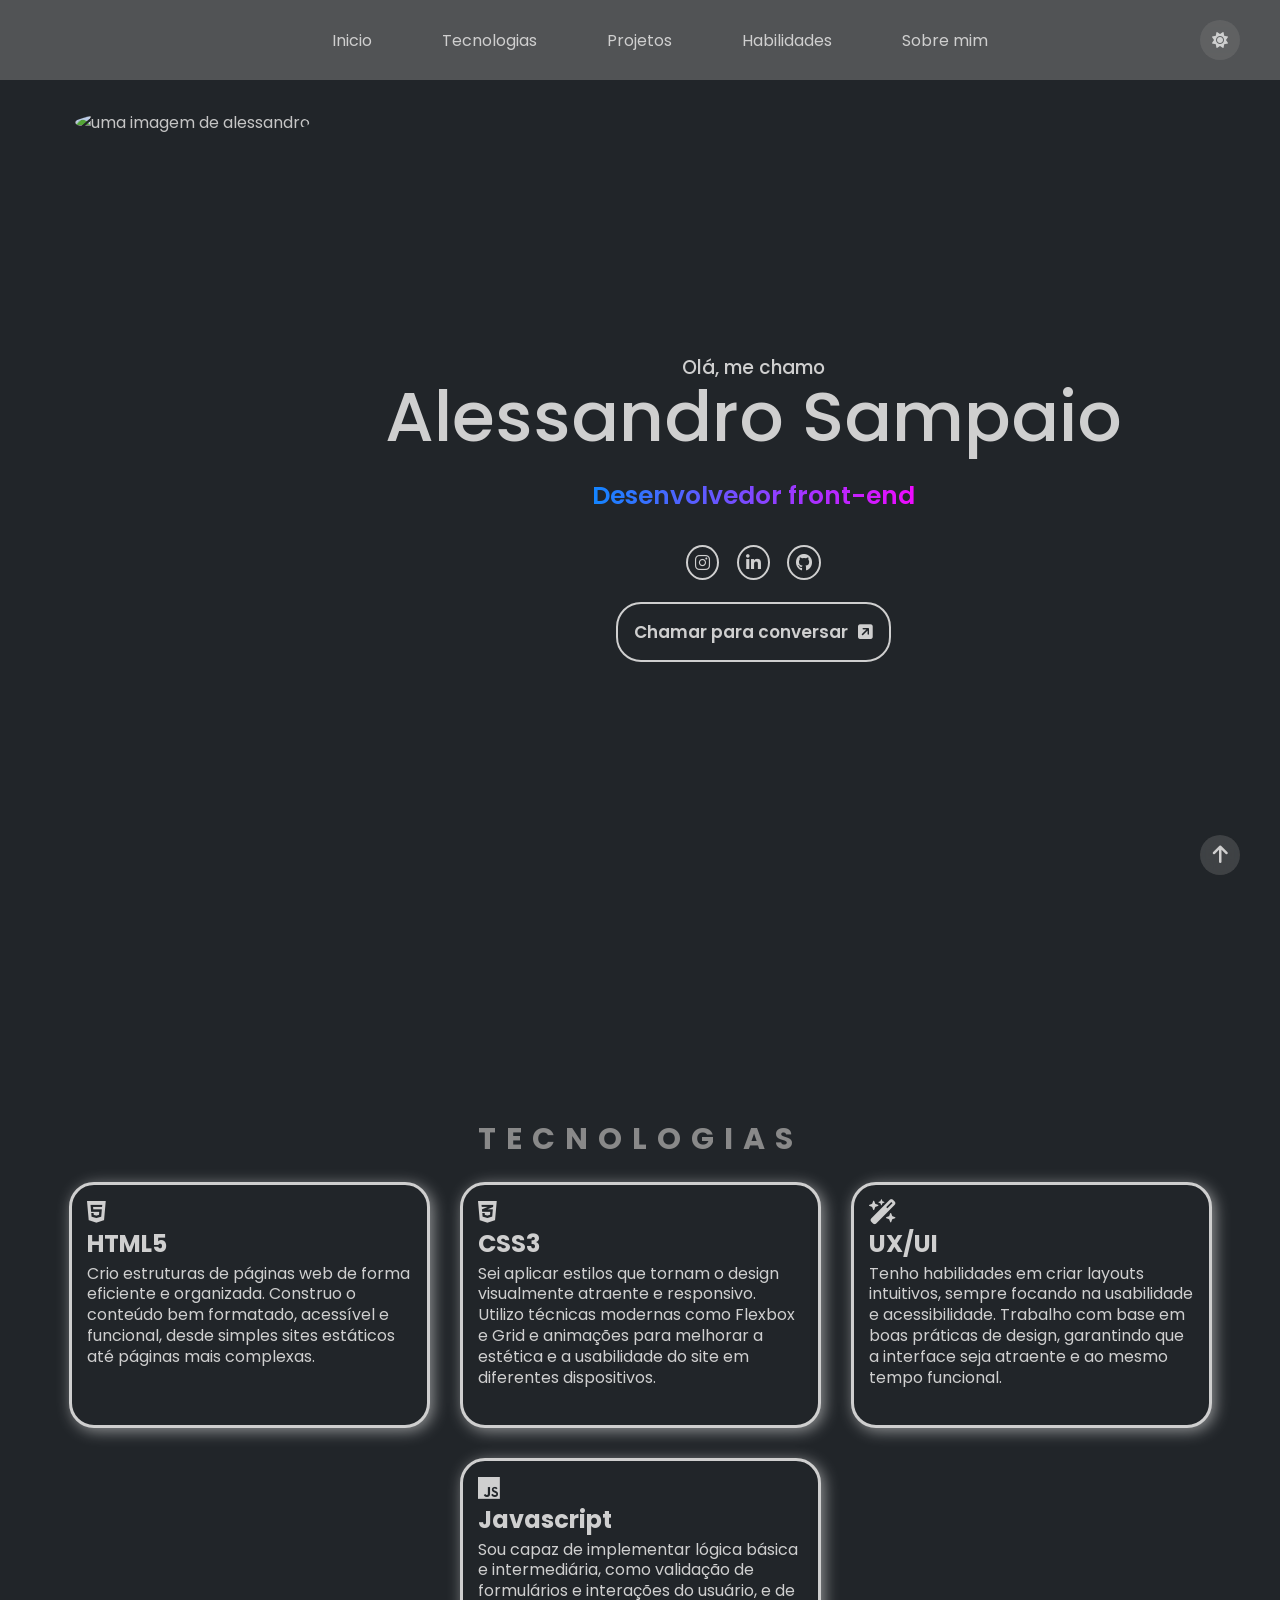
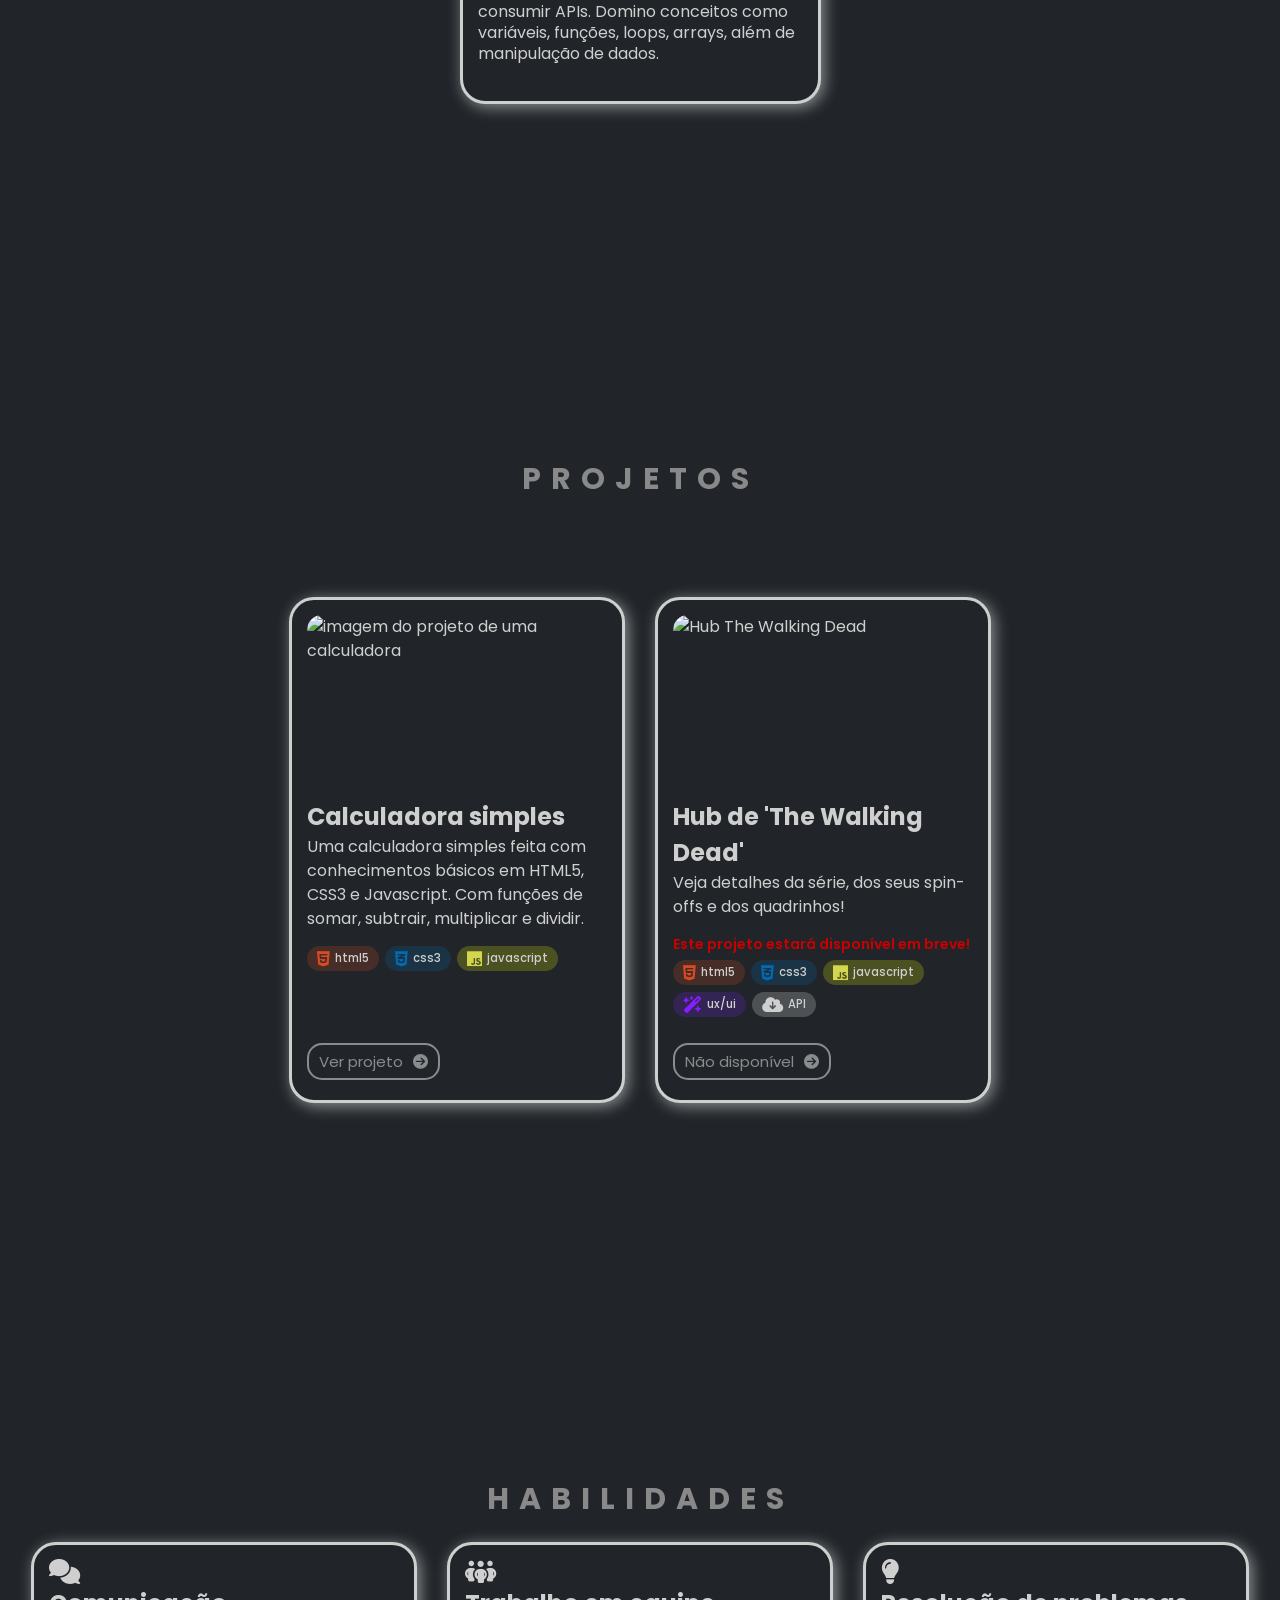
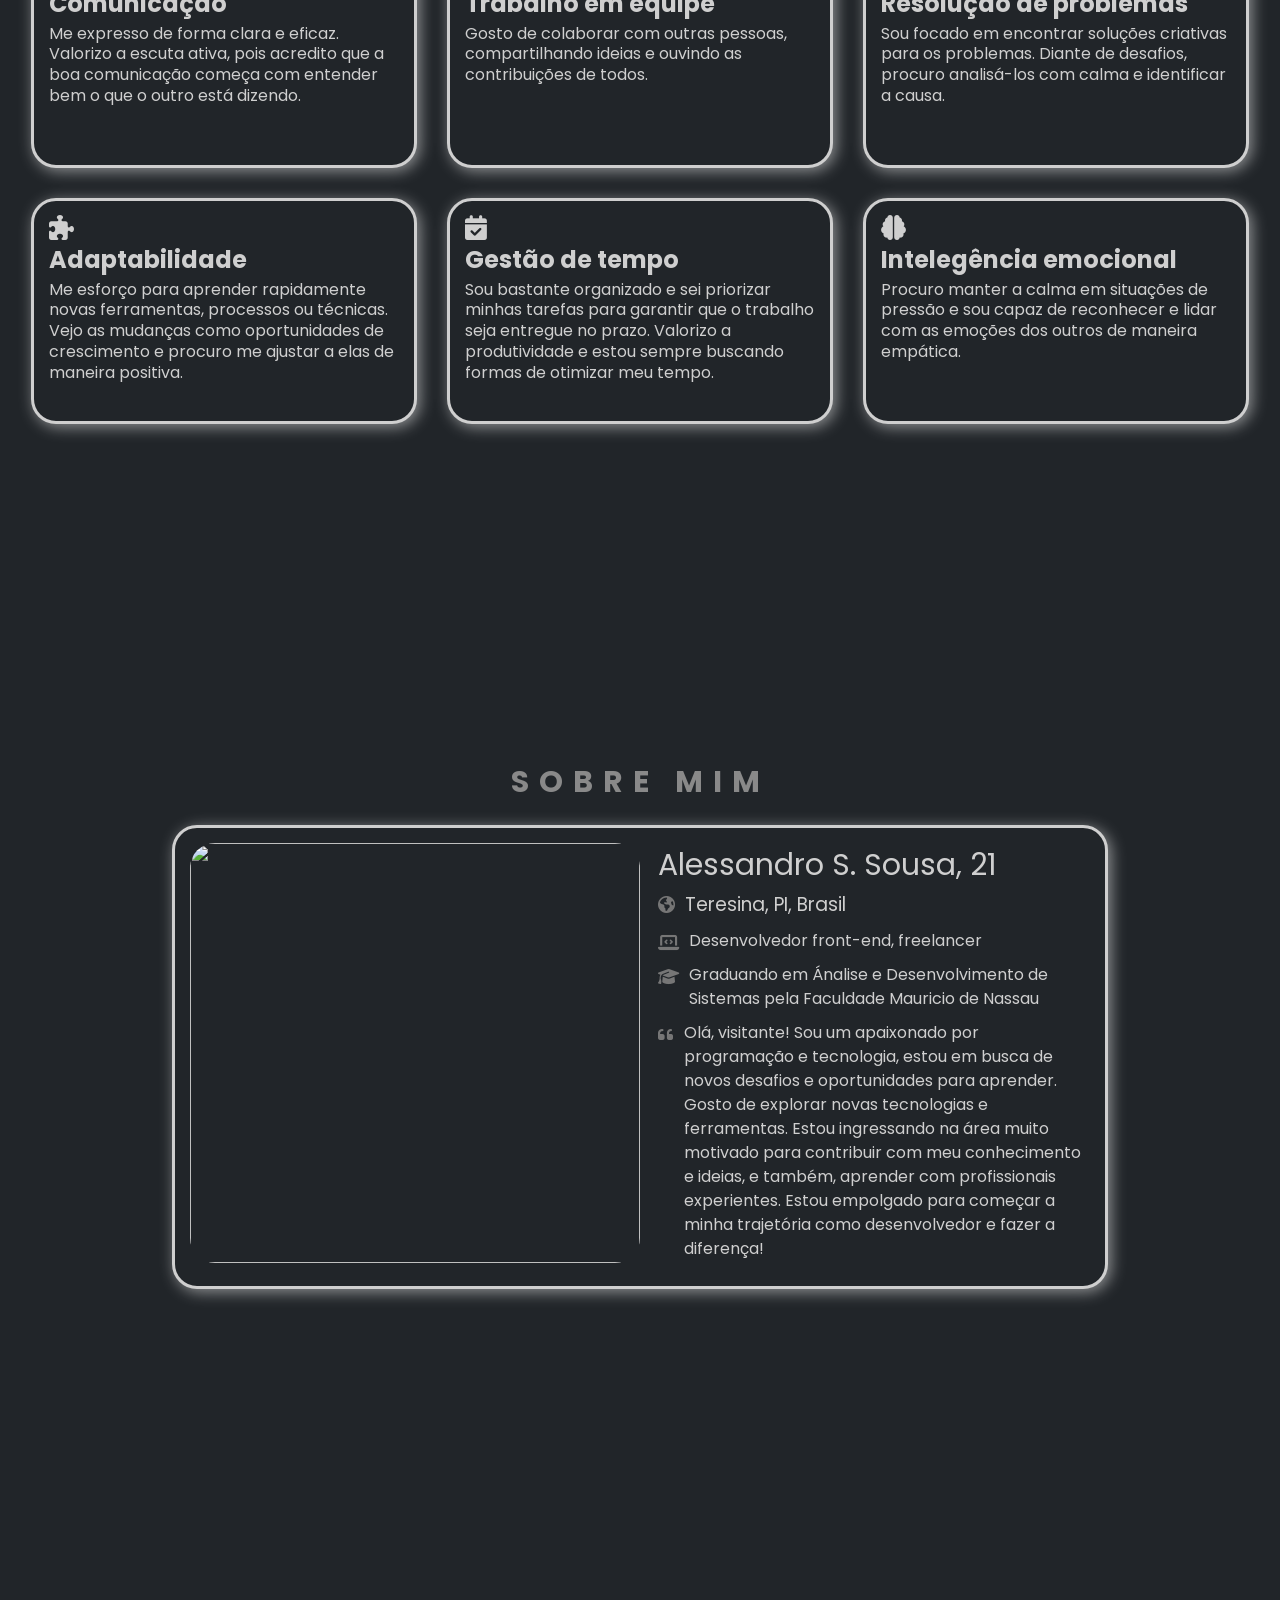
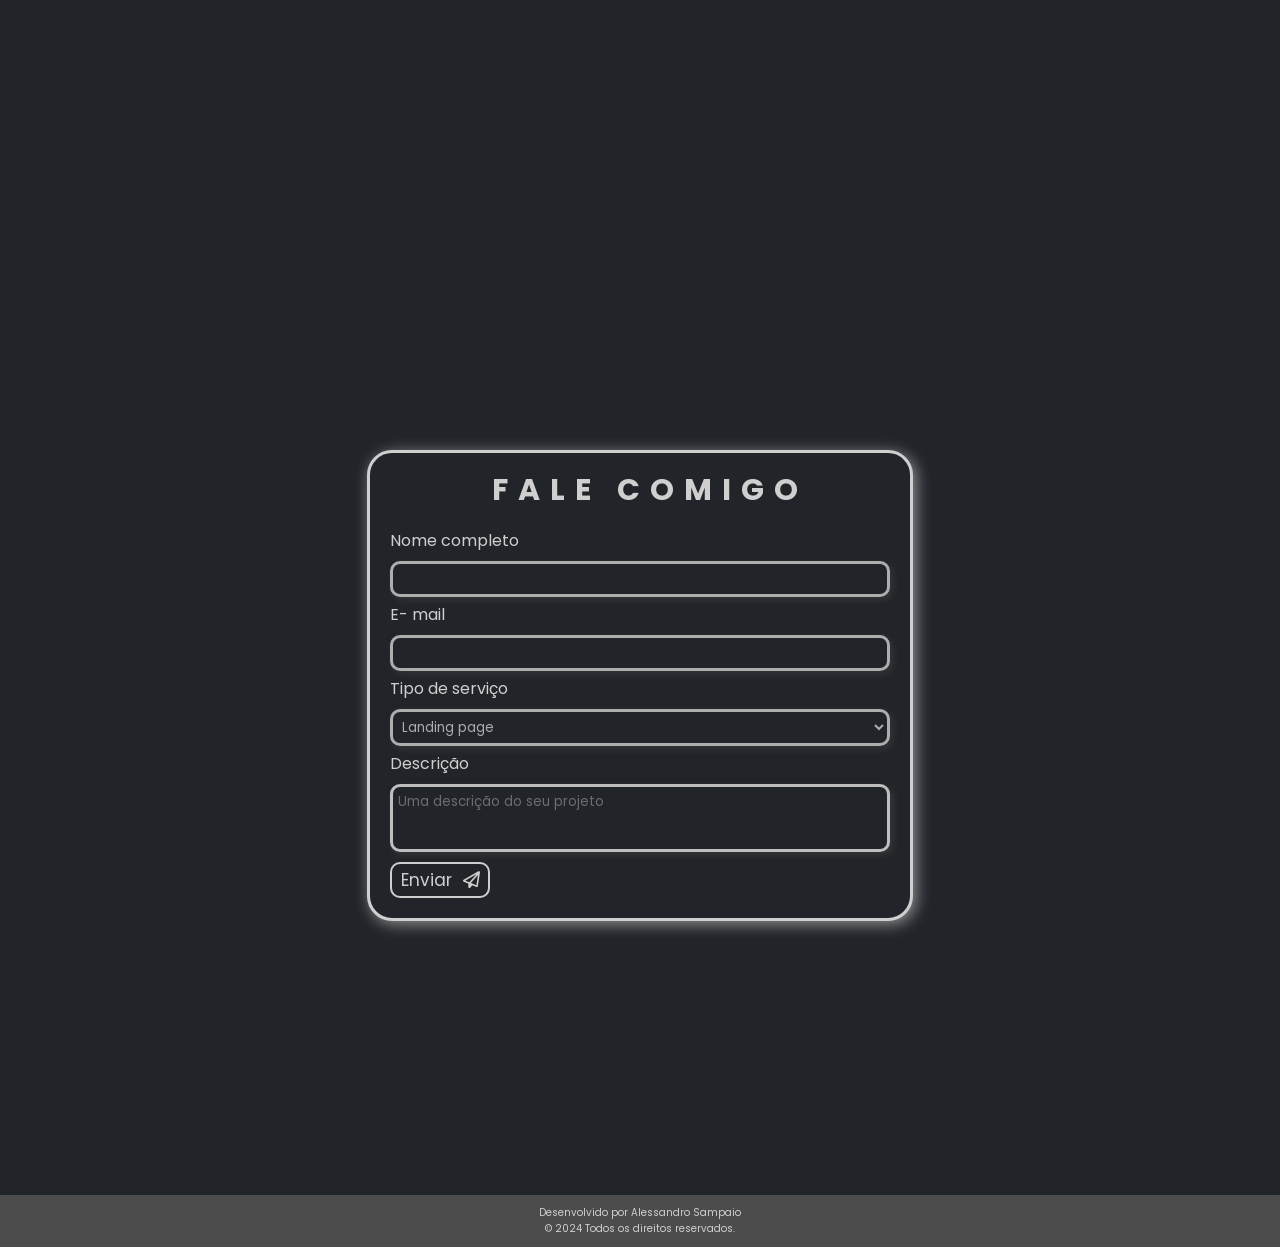
==== index.html @ 402b6f36 "Add files via upload" ====
<!DOCTYPE html>
<html lang="pt-br">
<head>
    <meta charset="UTF-8">
    <meta name="viewport" content="width=device-width, initial-scale=1.0, initial-position=#inicio">
    <link rel="stylesheet" href="https://cdnjs.cloudflare.com/ajax/libs/font-awesome/6.6.0/css/all.min.css" integrity="sha512-Kc323vGBEqzTmouAECnVceyQqyqdsSiqLQISBL29aUW4U/M7pSPA/gEUZQqv1cwx4OnYxTxve5UMg5GT6L4JJg==" crossorigin="anonymous" referrerpolicy="no-referrer"/> <!-- font awesome -->
    <link rel="stylesheet" href="./style.css">
    <script src="./script.js" defer></script>
    <link rel="icon" href="./img/imagem-de-alessandro.png">
    <title>Portifólio de Alessandro Sampaio</title>
</head>

<body>
    <header>
        <ul class="header-conteiner">
            <li><a class="nav-link" href="#inicio">Inicio</a></li>
            <li><a class="nav-link" href="#hard-skills">Tecnologias</a></li>
            <li><a class="nav-link" href="#projetos">Projetos</a></li>
            <li><a class="nav-link" href="#soft-skills">Habilidades</a></li>
            <li><a class="nav-link" href="#sobre-mim">Sobre mim</a></li>
        </ul>
        
        <div class="modo-claro-conteiner">
                <label for="switch" class="toggle">  <!-- TROCAR ENTRE TEMA CLARO E ESCURO -->
                <input type="checkbox" id="switch">
                    <span class="icon icon--sol">
                        <i class="fa-solid fa-sun"></i>
                    </span>
            
                    <span class="icon icon--lua">
                        <i class="fa-solid fa-moon"></i>
                    </span>
                </label>
        </div>
    </header>
    <nav> <!-- MENU HABURGUER PARA DISPOSITIVOS MÓVEIS -->
        <i class="fa-solid fa-bars"></i>
        <ul class="menu">
            <li><a class="nav-link" href="#inicio">Inicio</a></li>
            <li><a class="nav-link" href="#hard-skills">Tecnologias</a></li>
            <li><a class="nav-link" href="#projetos">Projetos</a></li>
            <li><a class="nav-link" href="#soft-skills">Habilidades</a></li>
            <li><a class="nav-link" href="#sobre-mim">Sobre mim</a></li>
        </ul>

        <div class="modo-claro-conteiner">
            <label for="switch" class="toggle">  <!-- TROCAR ENTRE TEMA CLARO E ESCURO MOBILE -->
            <input type="checkbox" id="switch">
                <span class="icon icon--sol">
                    <i class="fa-solid fa-sun"></i>
                </span>
            
                <span class="icon icon--lua">
                    <i class="fa-solid fa-moon"></i>
                </span>
            </label>
            <p data-en="Theme" data-pt="Tema">Tema</p>
        </div>
    </nav>


    <a href="#inicio" title="voltar ao topo"><i id="voltar-ao-topo" class="fa-solid fa-arrow-up"></i></a> <!-- BOTAO VOLTAR AO TOPO -->

    <section id="inicio" >
        <aside id="aside1">
            <img id="me-img" src="./img/imagem-de-alessandro.png" alt="uma imagem de alessandro">  
        </aside>
        <aside id="aside2">
            <h1>Olá, me chamo</h1><span>Alessandro Sampaio</span> <br>
            <p>Desenvolvedor front-end</p>
            <div class="social-icons">
                <a href="https://www.instagram.com/eualehsan" target="_blank" id="instagram" class="icons"><i class="fa-brands fa-instagram" ></i></a>
                <a href="https://www.linkedin.com/in/alessandrossousa" target="_blank" id="linkedin" class="icons"><i class="fa-brands fa-linkedin-in"></i></a>
                <a href="https://github.com/eualehsan" target="_blank" id="github" class="icons"><i class="fa-brands fa-github"></i></a>
            </div>
            <a href="#formulario">
                <button id="btn-me-chame">
                        <h6>Chamar para conversar</h6>
                        <i class="fa-solid fa-square-arrow-up-right"></i>
                </button>
            </a>
        </aside>
    </section>
    
    <section id="hard-skills">
        <div class="card-conteiner">
            <h1>tecnologias</h1>
            <div class="card-hard-skills">
                <i id="html5" class="fa-brands fa-html5"></i>
                <h2>HTML5</h2>
                <p>Crio estruturas de páginas web de forma eficiente e organizada. Construo o conteúdo bem formatado, acessível e funcional, desde simples sites estáticos até páginas mais complexas.</p>
            </div>
            <div class="card-hard-skills">
                <i id="css3" class="fa-brands fa-css3-alt"></i>
                <h2>CSS3</h2>
                <p>Sei aplicar estilos que tornam o design visualmente atraente e responsivo. Utilizo técnicas modernas como Flexbox e Grid e animações para melhorar a estética e a usabilidade do site em diferentes dispositivos.</p>
            </div>
            <div class="card-hard-skills">
                <i id="ux-ui" class="fa-solid fa-wand-magic-sparkles"></i>
                <h2>UX/UI</h2>
                <p>Tenho habilidades em criar layouts intuitivos, sempre focando na usabilidade e acessibilidade. Trabalho com base em boas práticas de design, garantindo que a interface seja atraente e ao mesmo tempo funcional.</p>
            </div>
            <div class="card-hard-skills">
                <i id="javascript" class="fa-brands fa-js"></i>
                <h2>Javascript</h2>
                <p>Sou capaz de implementar lógica básica e intermediária, como validação de formulários e interações do usuário, e de consumir APIs. Domino conceitos como variáveis, funções, loops, arrays, além de manipulação de dados.</p>
            </div>
        </div>
    </section>


    <section id="projetos">
        <div class="card-conteiner">
            <h1>Projetos</h1>
            <div class="card-project" data-project-id="0">
                <img class="img-project" src="./img/img-calculadora.jpeg" alt="imagem do projeto de uma calculadora">
                <h2>Calculadora simples</h2>
                <p>Uma calculadora simples feita com conhecimentos básicos em HTML5, CSS3 e Javascript. Com funções de somar, subtrair, multiplicar e dividir.
                </p>
                <ul class="tech-icons">
                    <li id="html5-colorfull"><i class="fa-brands fa-html5"></i><h6>html5</h6></li>
                    <li id="css3-colorfull"><i class="fa-brands fa-css3-alt"></i><h6>css3</h6></li>
                    <li id="javascript-colorfull"><i class="fa-brands fa-js"></i><h6>javascript</h6></li>
        
                </ul>
                <button class="btn-abrir" onclick="abreModal(0)">
                    <span>Ver projeto</span>
                    <i class="fa-solid fa-circle-arrow-right"></i>
                </button>
            </div>

            <div class="card-project" data-project-id="1">
                <img class="img-project" src="./img/proj-the-walking-dead.png" alt="Hub The Walking Dead">
                <h2>Hub de 'The Walking Dead'</h2>
                <p>Veja detalhes da série, dos seus spin-offs e dos quadrinhos!</p>
                <p style="color: rgb(201, 0, 0); font-size: 14px; margin: 0 0 5px 0; padding: 0; font-weight: 600;">Este projeto estará  disponível em breve!</p> <!-- AVISO -->
                <ul class="tech-icons">
                    <li id="html5-colorfull"><i class="fa-brands fa-html5"></i><h6>html5</h6></li>
                    <li id="css3-colorfull"><i class="fa-brands fa-css3-alt"></i><h6>css3</h6></li>
                    <li id="javascript-colorfull"><i class="fa-brands fa-js"></i><h6>javascript</h6></li>
                    <li id="ux-ui-colorfull"><i class="fa-solid fa-wand-magic-sparkles"></i><h6>ux/ui</h6></li>
                    <li id="api-colorfull"><i class="fa-solid fa-cloud-arrow-down"></i><h6>API</h6></li>
                </ul>
                <button class="btn-abrir" onclick="abreModal(1)">
                    <span>Não disponível</span>
                    <i class="fa-solid fa-circle-arrow-right"></i>
                </button>
            </div>
            
        </div>
    </section>

    <section class="modal" id="modal-01"> <!-- MODAL PARA CADA PROJETO -->
        <div class="img-conteiner">
            <img id="modal-img" src="" alt="imagem do projeto">
            <button class="btn-fechar" onclick="fechaModal()" title="fechar">
                <i class="fa-solid fa-x"></i>
            </button>
        </div>
        <div class="modal-projeto" id="modal">
            <h1 id="modal-title">Titulo do projeto</h1>
            <h6 id="modal-date">Publicado em 01/11/2024</h6>
            <p id="modal-description">Uma descrição tenetur sit expedita ipsum reprehenderit dolorum incidunt voluptates nam odit quod voluptatibus a dolor, quos accusamus facere at quibusdam officia veritatis necessitatibus!</p>
            <h2>Tecnologias utilizadas:</h2>
            <ul id="modal-tech-icons" class="tech-icons">
                <li id="html5-colorfull"><i class="fa-brands fa-html5"></i><h6>html5</h6></li>
                <li id="css3-colorfull"><i class="fa-brands fa-css3-alt"></i><h6>css3</h6></li>
                <li id="javascript-colorfull"><i class="fa-brands fa-js"></i><h6>javascript</h6></li>
            </ul>
            <div class="botoes">
                <button>
                    <a id="modal-github-link" target="_blank" href="#">
                        <span>Ver no Github    </span>
                        <i class="fa-brands fa-github"></i>
                    </a>
                </button>

                <button>
                    <a id="modal-link" target="_blank" href="#">
                        <span>Ver execução    </span>   
                        <i class="fa-solid fa-square-arrow-up-right"></i>
                    </a>
                </button>
            </div>
        </div>
    </section>



    <section id="soft-skills">
        <div class="card-conteiner">
            <h1>habilidades</h1>
        <div class="card-soft-skills">
            <i class="fa-solid fa-comments"></i>
            <h2>Comunicação</h2>
            <p>Me expresso de forma clara e eficaz. Valorizo a escuta ativa, pois acredito que a boa comunicação começa com entender bem o que o outro está dizendo.
            </p>
        </div>
        <div class="card-soft-skills">
            <i class="fa-solid fa-people-group"></i>
            <h2>Trabalho em equipe</h2>
            <p>Gosto de colaborar com outras pessoas, compartilhando ideias e ouvindo as contribuições de todos.
            </p>
        </div>
        <div class="card-soft-skills">
            <i class="fa-solid fa-lightbulb"></i>
            <h2>Resolução de problemas</h2>
            <p>Sou focado em encontrar soluções criativas para os problemas. Diante de desafios, procuro analisá-los com calma e identificar a causa.
            </p>
        </div>
        <div class="card-soft-skills">
            <i class="fa-solid fa-puzzle-piece"></i>
            <h2>Adaptabilidade</h2>
            <p>Me esforço para aprender rapidamente novas ferramentas, processos ou técnicas. Vejo as mudanças como oportunidades de crescimento e procuro me ajustar a elas de maneira positiva.
            </p>
        </div>
        <div class="card-soft-skills">
            <i class="fa-solid fa-calendar-check"></i>
            <h2>Gestão de tempo</h2>
            <p>Sou bastante organizado e sei priorizar minhas tarefas para garantir que o trabalho seja entregue no prazo. Valorizo a produtividade e estou sempre buscando formas de otimizar meu tempo.
            </p>
        </div>
        <div class="card-soft-skills">
            <i class="fa-solid fa-brain"></i>
            <h2>Intelegência emocional</h2>
            <p>Procuro manter a calma em situações de pressão e sou capaz de reconhecer e lidar com as emoções dos outros de maneira empática.
            </p>
        </div>
        </div><!-- fim do conteiner de cards -->
    </section>

    <section id="sobre-mim">
        <h1>SOBRE MIM</h1>
        <div class="card-sobre-mim">
            <div class="imagem">
                <img src="./img/img-sobre-mim.jpg" alt="">
            </div>
            <div class="descricao">
                <h2>Alessandro S. Sousa, 21</h2>
                    
                <div class="div01">
                    <i class="fa-solid fa-earth-americas"></i>             
                    <h3>Teresina, PI, Brasil</h3>
                </div>

                <div class="div01">
                    <i class="fa-solid fa-laptop-code"></i>
                    <h4>Desenvolvedor front-end, freelancer</h4>
                </div>

                <div class="div01">
                    <i class="fa-solid fa-graduation-cap"></i>
                    <p>Graduando em Ánalise e Desenvolvimento de Sistemas pela Faculdade Mauricio de Nassau</p>
                </div>

                <div class="div01">
                    <i class="fa-solid fa-quote-left"></i>
                    <p>Olá, visitante! Sou um apaixonado por programação e tecnologia, estou em busca de novos desafios e oportunidades para aprender. Gosto de explorar novas tecnologias e ferramentas. Estou ingressando na área muito motivado para contribuir com meu conhecimento e ideias, e também, aprender com profissionais experientes. Estou empolgado para começar a minha trajetória como desenvolvedor e fazer a diferença!</p>
                </div>
            </div> 
        </div>
    </section>

    <section id="formulario">
        <form action="https://formsubmit.co/eualehsan28@gmail.com" method="POST">
            <h1>Fale comigo</h1>

            <label for="name">Nome completo</label>
            <input type="name" name="nome" id="name" required>

            <label for="email">E- mail</label>
            <input type="email" name="email" id="email" required>

            <label for="tipo-de-servico">Tipo de serviço</label>
            <select name="_subject" id="tipo-de-servico" required>
                <option value="landing-page">Landing page</option>
                <option value="site-institucional">Site institucional</option>
                <option value="site-estático">Site estático</option>
                <option value="Outro">Outro</option>
            </select>
            <label for="descricao-de-servico">Descrição</label>
            <textarea placeholder="Uma descrição do seu projeto" name="message" id="descricao-de-servico" required></textarea>
            <button type="submit">
                <span>Enviar</span>
                <i class="fa-regular fa-paper-plane"></i>
            </button>
            
            <input type="hidden" name="_next" value="https://eualehsan.github.io/portifolio1/thanks-page.html">
            <input type="hidden" name="_subject" value="Portifólio de Alessandro Sampaio">
            <input type="hidden" name="_captcha" value="false">
            <input type="hidden" name="_autoresponse" value="Obrigado pelo contato! Retornarei seu contato em breve.">
        </form>
    </section>

    <footer>
        <p>
            Desenvolvido por Alessandro Sampaio
        </p>

        <p>
            &#169 2024 Todos os direitos reservados.
        </p>
    </footer>
</body>
</html>
---- style.css ----
@import url('https://fonts.googleapis.com/css2?family=Poppins:ital,wght@0,100;0,200;0,300;0,400;0,500;0,600;0,700;0,800;0,900;1,100;1,200;1,300;1,400;1,500;1,600;1,700;1,800;1,900&display=swap');

:root{
    --background-color-principal: #212529;
    --color-principal: #cfcfcf;
    --color-tom-de-cinza: rgb(137, 137, 137);
}

html.modo-claro{
    --background-color-principal: #ffffff;
    --color-principal: #000000;
    --color-tom-de-cinza: rgb(94, 94, 94);
}

*{
    font-family: 'Poppins', sans-serif;
}

nav, nav ul, nav i{ /*menu hamburguer oculto*/
    display: none;
}

#voltar-ao-topo{ /*botão voltar ao topo*/
    position: fixed;        
    right: 40px;
    bottom: 25px;
    width: 20px;
    height: 20px;
    justify-content: center;
    align-items: center;
    text-align: center;
    color: var(--color-principal);
    background-color: rgba(130, 130, 130, 0.317);
    backdrop-filter: blur(10px);
    padding: 10px;
    border-radius: 50%;
    cursor: pointer;
    font-size: 20px;
}

#voltar-ao-topo:hover{
    opacity: 0.7;
    transform: scale(0.98);
}

/*inicio das tags semânticas*/
html{
    background-color: rgb(76, 76, 76, 1);
    scroll-behavior: smooth;
}

body{
    background-color: var(--background-color-principal);
    max-width: 100vw;
    height: auto;
    margin: 0;
    padding: 0;
    position: relative;
}

header{
    position: relative;
    display: flex;
    flex-direction: row;
    width: 100%;
    height: 60px;
    background-color: rgba(130, 130, 130, 0.5);
    backdrop-filter: blur(15px);
    padding: 10px 0px;
    margin: 0;
    align-items: center;
    justify-content: center;
    position: sticky;
    top: 0;
    z-index: 10;
}

a{
    text-decoration: none;
    cursor: pointer;
    color: var(--color-principal);
    transition: ease-in-out 0.5s;
}


ul li{
    list-style: none;
}

section{
    margin: 70px 0px;
    padding: 30px 70px 50px 70px;
    height: auto;
    display: flex;
    color: var(--color-principal);
    z-index: 1;
}

section aside{
    padding: 5px;
}

footer{
    color: var(--color-principal);
    background-color: rgb(76, 76, 76, 1);
}

/*fim das tags semânticas*/

/*inicio do header*/
.header-conteiner{
    justify-content: center;
    display: flex;
    flex-direction: row;
    gap: 70px;
}

.header-conteiner li a{
    position: relative;
    color: var(--color-principal);
    transition: ease-in-out 0.3s;
}

.header-conteiner li a:hover{
    opacity: 0.5;
}

.modo-claro-conteiner{ /*conteiner que fica os checkboxes 'trocar modo claro/escuro' e 'traduzir'*/
    margin: 0;
    padding: 0;
    display: flex;
    flex-direction: row;
    gap: 10px;
    height: 40px;
    width: auto; 
    position: absolute;
    right: 40px;
}

/*BOTÃO PARA TROCAR ENTRE MODO ESCURO E MODO CLARO*/
.toggle {
    background-color: rgba(130, 130, 130, 0.317);
    width: 40px;
    height: 40px;
    align-items: center;
    justify-content: center;
    text-align: center;
    border-radius: 50%;
    display: grid;
    place-items: center;
    cursor: pointer;
    line-height: 1;
}

.toggle input{
    display: none;
}

.icon { /*alinhamento do icone dentro do checkbox*/
    grid-column: 1 / 1;
    grid-row: 1 / 1;
    transition: transform 500ms;
}
  
.icon--sol {
    transition-delay: 200ms;
    color: var(--color-principal);
}
  
.icon--lua {
    transform: scale(0);
    color: var(--color-principal);
}
  
#switch:checked + .icon--sol {
    transform: rotate(360deg) scale(0);
}
  
#switch:checked ~ .icon--lua {
    transition-delay: 200ms;
    transform: scale(1) rotate(360deg);
}

.modo-claro-conteiner input{
    display: none;    
}
/*fim do header*/

/*inicio #INICIO*/

#inicio{
    margin-top: -75px;
    height: 90vh;
    display: flex;
    flex-direction: row;
    background-color: var(--background-color-principal);
    color: var(--color-principal);
}
#aside1, #aside2{
    margin-top: 70px;
}

/*aside 1*/
#aside1{
    justify-content: center;
    align-items: center;
}

#me-img{
    border-radius: 50%;
    object-fit: cover;
    width: 35vw;
    height: auto;
    z-index: -5;
    filter: brightness(0.95);
}

/*aside 2*/
#aside2{
    margin: 0;
    margin-top: 150px;
    padding: 0px 70px 0px 70px;
    display: flex;
    flex-direction: column;
    align-items: center;
    justify-content:center;
    text-align: center;
}

#aside2 h1, #aside2 span, #aside2 p{
    color: var(--color-principal);
    margin: 0;
    padding: 0;
}

#aside2 h1{
    font-weight: 500;
}

#aside2 span{
    font-size: 70px;
    font-weight: 500;
    line-height: 1;
}

#aside2 p{
    font-size: 25px;
    font-weight: 600;
    background: linear-gradient(to right, rgb(18, 133, 255), rgb(239, 9, 255));
    background-clip: text;
    color: transparent;
}

.social-icons{
    padding: 1% 35% 1% 35%;
    margin-top: 3%;
    display: flex;
    justify-content: center;
    gap: 15%;
}

.social-icons .icons{
    color: var(--color-principal);
    display: flex;
    align-items: center;
    justify-content: space-around;
    width: 20px;
    padding: 7px;
    border: solid 2px, var(--color-principal);
    border-radius: 50%;
    transition: ease-in-out 0.5s;
    font-size: 17px;
}

#instagram:hover, #linkedin:hover, #github:hover{
    background-color: var(--color-principal);
    color: var(--background-color-principal);
}

#btn-me-chame{
    display: flex;
    flex-direction: row;
    gap: 10px;
    cursor: pointer;
    color: var(--color-principal);
    margin: 15px;
    padding: 0px 10px 0px 10px;
    justify-content: center;
    align-items: center;
    width: 275px;
    height: 60px;
    border-radius: 25px;
    font-size: 17px;
    font-weight: 600;
    border: solid 2px;
    background-color: transparent;
    transition: ease-in-out 0.5s;
}

#btn-me-chame a{
    color: var(--color-principal);
}

#btn-me-chame h6{
    font-size: 17px;
    font-weight: 600;
    align-self: center;
}

#btn-me-chame:hover{
    color: var(--background-color-principal);
    background-color: var(--color-principal);
    /* border: none; */
}


/*fim #INICIO*/

/* inicio #PROJETOS */
#projetos, #soft-skills, #hard-skills, #sobre-mim, #formulario{ /* margin-top em todas as seçoes, exeto no #inicio*/
    justify-content: start !important;
    min-height: 80vh !important;
    padding: 100px 0 !important;
    margin: 50px 0 !important;
}

#projetos h1, #soft-skills h1, #hard-skills h1, #sobre-mim h1{
    display: flex;
    margin: 0;
    width: 100%;
    padding: 0px 0px 20px 0px ;
    line-height: 0.5;
    color: rgb(137, 137, 137) ;
    font-size: 30px;
    letter-spacing: 10px;
    text-transform: uppercase;
    text-align: center;
    align-items: center;
    justify-content: center;
}

.card-conteiner{ /* estilização de todos os conteiners de cards */
    margin: 0;
    padding: 0;
    width: 100%;
    height: auto;
    display: flex;
    flex-wrap: wrap;
    align-items: center;
    justify-content: center;
    transition: ease-in-out 0.5s;
}

button a{
    text-decoration: none;
}

.card-conteiner .card-project button:hover{
    background-color: var(--background-color-principal);
    border-color: var(--background-color-principal);
    opacity: 0.9;
    box-shadow: 2px 2px 10px rgba(0, 0, 0, 0.5); 
    transition: background 0.4s ease-in-out;
    color: var(--color-principal) !important;
}

.card-conteiner .card-project,
.card-conteiner .card-soft-skills,
.card-conteiner .card-hard-skills,
.card-sobre-mim{
    background-color: var(--background-color-principal);
    color: var(--color-principal);
    box-shadow: 3px 3px 15px rgba(255, 255, 255, 0.5);
    
}

.img-project{
    aspect-ratio: 16/9;
    display: flex;
    width: 300px;
    height: auto;
    object-fit: cover;
    padding: 0;
    margin: 0;
    border-radius: 15px;
}

.card-conteiner .card-project{
    position: relative;
    /* cursor: pointer; */
    text-align: center;
    line-height: 1.5;
    border: solid 3px var(--color-principal);
    flex-wrap: wrap;
    border-radius: 25px;
    padding: 15px;
    margin: 15px;
    width: 300px;
    height: 470px;
    text-align: left;
    transition: ease-in-out 0.5s;
}

.card-project button{
    background-color: transparent;
    color: var(--color-principal);
    border: 2px solid;
    border-color: var(--color-principal);
    border-radius: 15px;
    width: auto;
    padding: 5px 10px;
    margin: 5px 10px 5px 0px;
    cursor: pointer;
    display: flex;
    justify-content: center;
    align-items: center;
    gap: 10px;
    opacity: 0.6;
    font-size: 15px;
    position: absolute;
    left: 15px;
    bottom: 15px;
    transition: background ease-in-out 0.3s;
}

.card-conteiner .card-project:hover{
    background-color: var(--color-tom-de-cinza);
    color: var(--background-color-principal);
    border-color: var(--color-tom-de-cinza);
}

.card-conteiner .card-project:hover h2{
    color: var(--background-color-principal);
}

.card-conteiner .card-project:hover p{
    color: var(--background-color-principal);
}

.card-conteiner .card-project:hover button{
    border-color: var(--background-color-principal);
    color: var(--background-color-principal);
}

.card-conteiner .card-project:hover button a{
    color: var(--color-principal);
}


.card-conteiner .tech-icons{
    margin: 0px;
    padding: 0px;
    display: flex;
    flex-direction: row;
    flex-wrap: wrap;
    gap: 2%;
}

.card-conteiner .card-project h2{
    margin: 15px 0px 0px 0px;
    padding: 0;  
    color: var(--color-principal); 
    transition: ease-in-out 0.5s;
}

.card-conteiner .card-project p{
    margin: 0px 0px 15px 0px;
    padding: 0;
    color: var(--color-principal);
    transition: ease-in-out 0.5s;
}

.card-conteiner .tech-icons li{
    justify-content: center;
    align-items: center;
    gap: 5px;
    margin: 0;
    margin-bottom: 7px;
    padding: 4px 10px;
    display: flex;
    flex-direction: row;
    border-radius: 20px;
    font-size: 17px;
}

.card-conteiner h6{
    margin: 0;
    padding: 0;
    font-weight: 500;
    color: var(--color-principal);
    transition: ease-in-out 0.5s;
}

.card-conteiner .card-project:hover .tech-icons li h6{
    color: black;
}

#html5-colorfull{
    color: rgb(218, 74, 35);
    background-color: rgba(218, 74, 35, 0.2);
}
#css3-colorfull{
    color: rgb(0, 106, 178);
    background-color: rgba(0, 106, 178, 0.2);
}
#ux-ui-colorfull{
    color: rgb(132, 31, 255);
    background-color: rgba(132, 31, 255, 0.2);
}

#javascript-colorfull{
    color: rgb(211, 214, 78);
    background-color: rgba(251, 255, 0, 0.2);
}

#api-colorfull{
    color: var(--color-principal);
    background-color: rgba(255, 255, 255, 0.2);
}

/* fim #PROJETOS */


/*inicio MODAL PROJETOS estilizacsao do modal de cada projeto*/ 
.modal{
    visibility: hidden;
    padding: 0;
    margin: 0;
    width: auto;
    height: 100vh;
    backdrop-filter: blur(10px);
    background-color: var(--background-color-principal);
    display: flex;
    flex-direction: column;
    align-items: center;
    justify-content: flex-start;
    z-index: 100;
    position: fixed;
    top: 0;
    left: 0;
    transform: translateY(-20px);
    transition: visibility 0s linear 0.2s, opacity 0.2s ease, transform 0.2s ease;
}

#modal-01{
    visibility: hidden;
    opacity: 0;

}

#modal-01.visivel{
    visibility: visible;
    opacity: 1;
    transform: scale(1);
    transition-delay: 0s;
    transform: translateY(0); /* Posição normal */
}

.modal .img-conteiner{
    background-color: rgba(77, 77, 77, 0.5);
    backdrop-filter: blur(20px);
    display: flex;
    align-items: center;
    justify-content: center;
    width: 100vw;
    position: relative;
}

.modal .img-conteiner button{ /*botao para fechar o modal 'x'*/
    padding: 0;
    margin: 0;
    background-color: var(--color-principal);
    color: var(--background-color-principal);
    border: none;
    box-shadow: 3px 3px 7px rgba(77, 77, 77, 0.5);
    width: 30px;
    height: 30px;
    position: absolute;
    top: 20px;
    right: 20px;
    font-size: 14px;
    font-weight: 700;
    cursor: pointer;
    border-radius: 50%;    
    display: flex;
    align-items: center;
    justify-content: center;
    transition: background ease-in-out 0.1s;
} 

.modal .img-conteiner button:hover{
    opacity: 0.4;
}

.modal .img-conteiner img{
    max-width: 600px;
    height: 300px;
    object-fit: cover;
    display: flex;
    box-shadow: 10px -50px 100px rgb(44, 44, 44), 
               -10px -50px 100px rgb(44, 44, 44);
}

.modal .modal-projeto{
    background-color: var(--background-color-principal);
    margin: 0;
    padding: 10px 70px;
    height: 400px;
    width: 1024px;
    display: flex;
    flex-direction: column;
    align-items: flex-start;
    justify-content: flex-start;
    z-index: 101;


}

.modal .modal-projeto h1{
    margin: 10px 0;
    padding: 0;
    font-size: 30px;

}

.modal .modal-projeto h6{
    font-size: 13px;
    margin: 0;
    padding: 0;
    font-weight: 400;
}

.modal .modal-projeto p{
    font-size: medium;

}

.modal .modal-projeto h2{
    font-size: 20px;
    font-weight: 500;
}

.modal .modal-projeto .tech-icons{
    margin: 0;
    padding: 0;
    display: flex;
    flex-direction: row;
    gap: 25px;
    height: 25px;
}

.modal .modal-projeto .tech-icons li{
    justify-content: center;
    align-items: center;
    gap: 5px;
    margin: 0;
    margin: 0;
    padding: 4px 10px;
    display: flex;
    flex-direction: row;
    border-radius: 20px;
    font-size: 17px;
}

.modal .modal-projeto .botoes{
    display: flex;
    flex-direction: row;
    gap: 50px;
}

.modal .modal-projeto button{ /*botoes de baixo*/
    background-color: transparent;
    color: var(--color-principal);
    border: 2px solid var(--color-principal);;
    border-radius: 15px;
    width: auto;
    padding: 5px 10px;
    margin: 30px 0;
    font-size: 15px;
    cursor: pointer;
    display: flex;
    align-self: flex-end;
    transition-delay: 0s;
    transition: none;
    transition: background ease-in-out 0.3s;
}

.modal .modal-projeto button:hover{
    background-color: var(--color-principal);
    color: var(--background-color-principal);
    border: 2px solid var(--color-principal);
    box-shadow: 3px 3px 7px rgba(77, 77, 77, 0.5);
}

.modal .modal-projeto button:hover a{
    color: var(--background-color-principal);
}

.modal .modal-projeto button a{
    color: var(--color-principal);
    transition: ease-in-out 0.3s;
}

/* fim MODAL PROJETOS */


/*inicio #SOFT SKILLS*/
#soft-skills{
    margin-top: 70px;
    padding: 50px 70px 50px 70px;
    display: flex;
    flex-wrap: wrap;
    align-items: center;
    justify-content: center;
    gap: 0;
}

#soft-skills i{
    margin: 0;
    padding: 0;
    width: 100%;
    font-size: 25px;
}

#soft-skills h2{
    margin: 0;
    padding: 0;
    line-height: 1.3;
}

#soft-skills p{
    margin: 5px 0px 0px 0px;
    padding: 0;
    line-height: 1.3;
}

.card-conteiner .card-soft-skills{
    text-align: center;
    line-height: 1.5;
    border: solid 3px var(--color-principal);
    flex-wrap: wrap;
    border-radius: 25px;
    padding: 15px;
    margin: 15px;
    width: 350px;
    height: 190px;
    text-align: left;
    transition: ease-in-out 0.5s;
}

#soft-skills .card-soft-skills:hover{
    background-color: var(--color-tom-de-cinza);
    color: var(--background-color-principal);
    border-color: var(--color-tom-de-cinza);
}

/*fim #SOFT SKILLS*/

/*inicio #HARD SKILLS*/
#hard-skills{
    padding: 0px 70px 50px 70px;
    display: flex;
    flex-wrap: wrap;
    align-items: center;
    justify-content: center;
    gap: 0;
    color: var(--color-principal);
}

.card-conteiner .card-hard-skills{
    text-align: center;
    line-height: 1.5;
    border: solid 3px var(--color-principal);
    flex-wrap: wrap;
    border-radius: 25px;
    padding: 15px;
    margin: 15px;
    width: 325px;
    height: 210px;
    text-align: left;
    transition: ease-in-out 0.5s;
}

.card-hard-skills i{
    margin: 0;
    padding: 0;
    width: 100%;
    font-size: 25px;
    color: var(--color-principal);
    transition: ease-in-out 0.5s;
}

.card-hard-skills h2{
    margin: 0;
    padding: 0;
    line-height: 1.3;
}

.card-hard-skills p{
    margin: 5px 0px 0px 0px;
    padding: 0;
    line-height: 1.3;
}

.card-conteiner .card-hard-skills:hover{
    background-color: var(--color-tom-de-cinza);
    color: var(--background-color-principal);
    border-color: var(--color-tom-de-cinza);
}

.card-conteiner .card-hard-skills:hover #html5{
    color: rgb(218, 74, 35);
    transition: ease-in-out 0.5s;
}

.card-conteiner .card-hard-skills:hover #css3{
    color: rgb(0, 124, 207);
    transition: ease-in-out 0.5s;
}

.card-conteiner .card-hard-skills:hover #ux-ui{
    color: rgb(80, 0, 178);
    transition: ease-in-out 0.5s;
}

.card-conteiner .card-hard-skills:hover #javascript{
    color: rgb(251, 255, 0);
    transition: ease-in-out 0.5s;
}

/*fim #HARD SKILLS*/

/* inicio #SOBRE-MIM */
#sobre-mim{
    height: 100vh;
    padding: 0px 70px 50px 70px;
    display: flex;
    flex-direction: column;
    flex-wrap: wrap;
    align-items: center;
    justify-content: center;
    gap: 0;
    color: var(--color-principal);
}

.card-sobre-mim{
    display: flex;
    justify-content: center;
    align-content: center;
    border: solid 3px var(--color-principal);
    flex-direction: row;
    gap: 2%;
    border-radius: 25px;
    padding: 15px;
    margin: 15px;
    width: 900px;
    height: auto;
    transition: ease-in-out 0.5s;
}

.card-sobre-mim img{
    cursor: not-allowed;
    padding: 0;
    margin: 0;
    width: 450px;
    height: 420px;
    border-radius: 25px;
    object-fit: cover;
    display: flex;
}

.card-sobre-mim .descricao{
    line-height: 1.5;
    display: flex;
    flex-direction: column;
    justify-content: start;
    align-content: center;
    text-align: left;
}

.descricao h2, .descricao h3, .descricao p, .descricao h4{
    margin: 0;
    padding: 0;
    font-weight: 400;
}

.descricao i{
    margin-top: 5px;
    justify-content: start;
    align-content: center;
    text-align: center;
    font-size: 17px;
    border-radius: 50%;
    color: rgb(118, 118, 118);
}

.descricao .div01{
    display: flex;
    flex-direction: row;
    gap: 10px;
    justify-content: flex-start;
    align-items: flex-start;
    text-align: left;
}

.descricao h2{
    font-size: 30px;
    margin-bottom: 3px;

}

.descricao h3{
    display: flex;
    gap: 7px;
    align-items: center;
    margin-bottom: 10px;
}

.descricao h4{
    display: flex;
    gap: 7px;
    align-items: center;
    margin-bottom: 10px;
}

.descricao p{
    display: flex;
    gap: 7px;
    align-items:flex-start;
    margin-bottom: 10px;
}

/* fim #SOBRE-MIM */

/* inicio #FORMULÁRIO */
#formulario{
    height: 50vh;
    padding: 0px 70px 50px 70px;
    margin: 0px 0px 300px 0px;
    display: flex;
    flex-direction: row;
    flex-wrap: wrap;
    align-items: center;
    justify-content: center !important;
    gap: 0;
    color: var(--color-principal);
}

form h1{
    display: flex;
    margin: 10px;
    width: 100%;
    padding: 0px 0px 20px 0px ;
    line-height: 0.5;
    color: var(--color-principal) ;
    font-size: 30px;
    letter-spacing: 10px;
    text-transform: uppercase;
    text-align: center;
    align-items: center;
    justify-content: center;
}

#formulario form{
    color: var(--color-principal);
    background-color: var(--background-color-principal);
    width: 500px;
    height: 425px;
    border: solid 3px var(--color-principal);
    border-radius: 25px;
    box-shadow: 3px 3px 15px rgba(255, 255, 255, 0.5);
    padding: 20px;
    margin: 15px 0;
    display: flex;
    flex-direction: column;
}

#formulario label{
    margin-bottom: 3px;
}

#formulario input, #tipo-de-servico{
    background-color: var(--background-color-principal);
    color: var(--color-principal);
    padding: 5px;
    margin: 5px 0px 5px 0px;
    border: var(--color-principal) solid 3px;
    border-radius: 10px;
    box-shadow: 3px 3px 7px rgba(77, 77, 77, 0.5);
    opacity: 0.8;
    cursor: pointer;
}

#descricao-de-servico{
    background-color: var(--background-color-principal);
    color: var(--color-principal);
    padding: 5px;
    height: 100px;
    margin: 5px 0px 5px 0px;
    border: var(--color-principal) solid 3px;
    border-radius: 10px;
    box-shadow: 3px 3px 7px rgba(77, 77, 77, 0.5);
    opacity: 0.9;
    resize: none;
    overflow-y: hidden;
}

#formulario form button{
    margin: 5px 0px 0px 0px;
    padding: 3px;
    justify-content: center;
    align-items: center;
    display: flex;
    width: 100px;
    background-color: transparent;
    color: var(--color-principal);
    border: 2px solid var(--color-principal);
    border-radius: 10px;
    font-size: 17px;
    justify-content: space-around;
    transition: ease-in-out 0.5s;

}

#formulario form button:hover{
    background-color: var(--color-principal);
    color: var(--background-color-principal);
    border: 2px solid var(--color-principal);
    box-shadow: 3px 3px 7px rgba(77, 77, 77, 0.5);
}

/* fim #FORMULÁRIO */

/* inicio FOOTER */
footer{
    margin: 0;
    padding: 10px 10px;
    justify-content: center;
    align-items: center;
    text-align: center;
}

footer p{
    margin: 0;
    padding: 0;
    justify-content: center;
    align-items: center;
    text-align: center;
    font-size: 10px;
}
/* fim #FOOTER */

@media (min-width: 320px) and (max-width: 435px) { /*responsividade em smartphones*/
    body{
        width: 100vw;
        height: auto;
    }

    header{
        display: none;
        position: relative;
    }

    section{
        padding: 15px;
    }

    /*menu hamburger*/
    nav{
        justify-content: flex-start;
        align-items: flex-start;
        padding: 0;
        margin: 0;
        position: fixed;
        z-index: 10;
        display: flex;
        flex-direction: column;
        top: 20px;
        left: 20px;
        font-size: 25px;
        cursor: pointer;
        transition: ease-in-out 0.5s;
    }
    
    nav a{
        color: var(--color-principal);
    }
    
    nav ul{
        display: none;
        flex-direction: column;
        padding: 3px 7px;
        margin: 0;
        font-size: 15px;
        background-color: rgba(130, 130, 130, 0.5);
        backdrop-filter: blur(10px);
        border-radius: 10px;
        gap: 7px;
    }
    
    nav ul li{
        margin: 5px 0px;
        padding: 5px;
    }
    
    nav i{
        text-align: center;
        align-items: center;
        justify-content: center;
        color: var(--color-principal);
        background-color: rgba(130, 130, 130, 0.5);
        backdrop-filter: blur(10px);
        padding: 12px;
        border-radius: 50%;
        font-size: 17px;
        width: 17px;
        height: 17px;
    }
    
    nav i:hover + ul, ul:hover{
        display: flex;
    }
    
    nav ul li a:active{
        opacity: 0.5;
        transform: scale(0.97);
    }
    
    #voltar-ao-topo{ /*botão voltar ao topo*/
        bottom: 20px;
        right: 20px;
    }
    
    .modo-claro-conteiner{ /*conteiner com idiomas e modo claro */
        position: fixed;
        top: 20px;
        right: 20px;
    }

    .modo-claro-conteiner p{
        display: none;
    }
    /* fim do menu */

    #inicio{
        height: 100vh;
        display: flex;
        flex-direction: column;
        background-color: var(--background-color-principal);
        color: var(--color-principal);
        align-items: center;
        justify-content: flex-start;
        margin: 0;
        padding: 50px 15px 0 15px;
    }

    /*aside 1*/
    #aside1{
        margin-top: 0px;
        justify-content: center;
        align-items: center;
        margin-bottom: 20px;
    }
    
    #me-img{
        border-radius: 50%;
        object-fit: cover;
        width: 300px;
        height: auto;
        z-index: -5;
        filter: brightness(0.95);
    }
    
    /*aside 2*/
    #aside2{
        margin: 0;
        margin-top: 0px;
        padding: 0px;
        display: flex;
        flex-direction: column;
        align-items: center;
        justify-content:center;
        text-align: center;
    }
    
    #aside2 h1, #aside2 span, #aside2 p{
        color: var(--color-principal);
        margin: 0;
        padding: 0;
    }
    
    #aside2 h1{
        font-weight: 500;
    }
    
    #aside2 span{
        font-size: 50px;
        font-weight: 500;
        line-height: 1;
    }
    
    #aside2 p{
        font-size: 20px;
        font-weight: 600;
        background: linear-gradient(to right, rgb(18, 133, 255), rgb(239, 9, 255));
        background-clip: text;
        color: transparent;
    }
    
    .social-icons{
        padding: 0% 35% 1% 35%;
        margin-top: 3%;
        display: flex;
        justify-content: center;
        gap: 15%;
    }
    
    .social-icons .icons{
        color: var(--color-principal);
        display: flex;
        align-items: center;
        justify-content: space-around;
        width: 20px;
        padding: 7px;
        border: solid 2px, var(--color-principal);
        border-radius: 50%;
        transition: ease-in-out 0.5s;
        font-size: 17px;
    }
    
    #btn-me-chame{
        cursor: pointer;
        color: var(--color-principal);
        margin-top: 40px;
        padding: 0px 10px 0px 10px;
        justify-content: center;
        align-items: center;
        width: 275px;
        height: 60px;
        border-radius: 25px;
        font-size: 17px;
        font-weight: 600;
        border: solid 2px;
        background-color: transparent;
        transition: ease-in-out 0.5s;
    }
    
    #btn-me-chame a{
        color: var(--color-principal);
    }
    
    #btn-me-chame:hover{
        color: var(--background-color-principal);
        background-color: var(--color-principal);
        /* border: none; */
    }

    #projetos h1, #soft-skills h1, #hard-skills h1, #sobre-mim h1, #formulario h1{
        font-size: 20px;
    }

    #sobre-mim{
        width: 100%;
        margin: auto;
        padding: 0;
        display: flex;
        flex-direction: column;
        flex-wrap: nowrap;
        align-items: center;
        justify-content: center;
    }

    .card-sobre-mim{
    display: flex;
    justify-content: center;
    align-content: center;
    border: solid 3px var(--color-principal);
    flex-direction: column;
    gap: 2%;
    border-radius: 25px;
    padding: 15px;
    margin: 0px;
    width: 300px;
    height: auto;
    }

    .card-sobre-mim img{
        width: 300px;
        height: 300px;
        margin-bottom: 5px;
    }

    .descricao i{
        font-size: 15px;
    }
    
    .descricao h2{
        font-size: 25px;
        margin-bottom: 6px;
    
    }
    
    .descricao h3{
        display: flex;
        gap: 5px;
        align-items: center;
        margin-bottom: 6px;
    }
    
    .descricao h4{
        display: flex;
        gap: 4px;
        align-items: center;
        margin-bottom: 6px;
    }
    
    .descricao p{
        display: flex;
        gap: 4px;
        align-items:flex-start;
        margin-bottom: 6px;
    }

    #formulario form{
        width: 290px;
    }

    footer p{
        font-size: 11px;
    }
    
    
/*inicio MODAL PROJETOS estilizacsao do modal de cada projeto*/ 
.modal{
    visibility: hidden;
    padding: 0;
    margin: 0;
    width: auto;
    height: 100vh;
    backdrop-filter: blur(10px);
    background-color: var(--background-color-principal);
    display: flex;
    flex-direction: column;
    align-items: center;
    justify-content: flex-start;
    z-index: 100;
    position: fixed;
    top: 0;
    left: 0;
    transform: translateY(-20px);
    transition: visibility 0s linear 0.2s, opacity 0.2s ease, transform 0.2s ease;
}

#modal-01{
    visibility: hidden;
    opacity: 0;

}

#modal-01.visivel{
    visibility: visible;
    opacity: 1;
    transform: scale(1);
    transition-delay: 0s;
    transform: translateY(0); /* Posição normal */
}

.modal .img-conteiner{
    background-color: rgba(77, 77, 77, 0.5);
    backdrop-filter: blur(20px);
    display: flex;
    align-items: center;
    justify-content: center;
    width: 100%;
    position: relative;
}

.modal .img-conteiner button{
    background-color: red;
    color: var(--color-principal);
    box-shadow: 1px 1px 5px rgb(76, 76, 76, 1);
    border: none;
    width: 25px;
    height: 25px;
    position: absolute;
    top: 20px;
    right: 20px;
    font-size: 12px;
    cursor: pointer;
    border-radius: 50%;
}

.modal .img-conteiner button:hover{
    opacity: 0.5;
}

.modal .img-conteiner img{
    max-width: 300px;
    height: 220px;
    object-fit: cover;
    display: flex;
    box-shadow: 10px -50px 100px rgb(44, 44, 44), 
               -10px -50px 100px rgb(44, 44, 44);
}

.modal .modal-projeto{
    background-color: var(--background-color-principal);
    margin: 0;
    padding: 10px 20px;
    height: 700px;
    width: auto;
    display: flex;
    flex-direction: column;
    align-items: flex-start;
    justify-content: flex-start;
    position: relative;

}

.modal .modal-projeto h1{
    margin: 10px 0;
    padding: 0;
    font-size: 30px;

}

.modal .modal-projeto h6{
    font-size: 13px;
    margin: 0;
    padding: 0;
    font-weight: 400;
}

.modal .modal-projeto p{
    font-size: medium;

}

.modal .modal-projeto h2{
    font-size: 20px;
    font-weight: 500;
}

.modal .modal-projeto .tech-icons{
    margin: 0;
    padding: 0;
    display: flex;
    flex-direction: row;
    flex-wrap: wrap;
    height: 25px;
    row-gap: 15px;
    column-gap: 10px;
}

.modal .modal-projeto .tech-icons li{
    display: flex;
    justify-content: center;
    align-items: center;
    margin: 0;
    padding: 4px 10px;
    flex-direction: row;
    border-radius: 20px;
    font-size: 17px;
}

.modal .modal-projeto .botoes{
    display: flex;
    flex-direction: row;
    justify-content: space-between;
    position: absolute;
    bottom: 20px;
    left: 20px;
}

.modal .modal-projeto button{
    background-color: transparent;
    color: var(--color-principal);
    border: 2px solid var(--color-principal);;
    border-radius: 15px;
    width: auto;
    padding: 5px 10px;
    margin: 30px 0;
    font-size: 15px;
    cursor: pointer;
    display: flex;
    align-self: flex-end;
    transition-delay: 0s;
    transition: none;
    transition: ease-in-out 0.1s;
}

.modal .modal-projeto button:hover{
    opacity: 0.5;
}


/* fim MODAL PROJETOS */

    
}
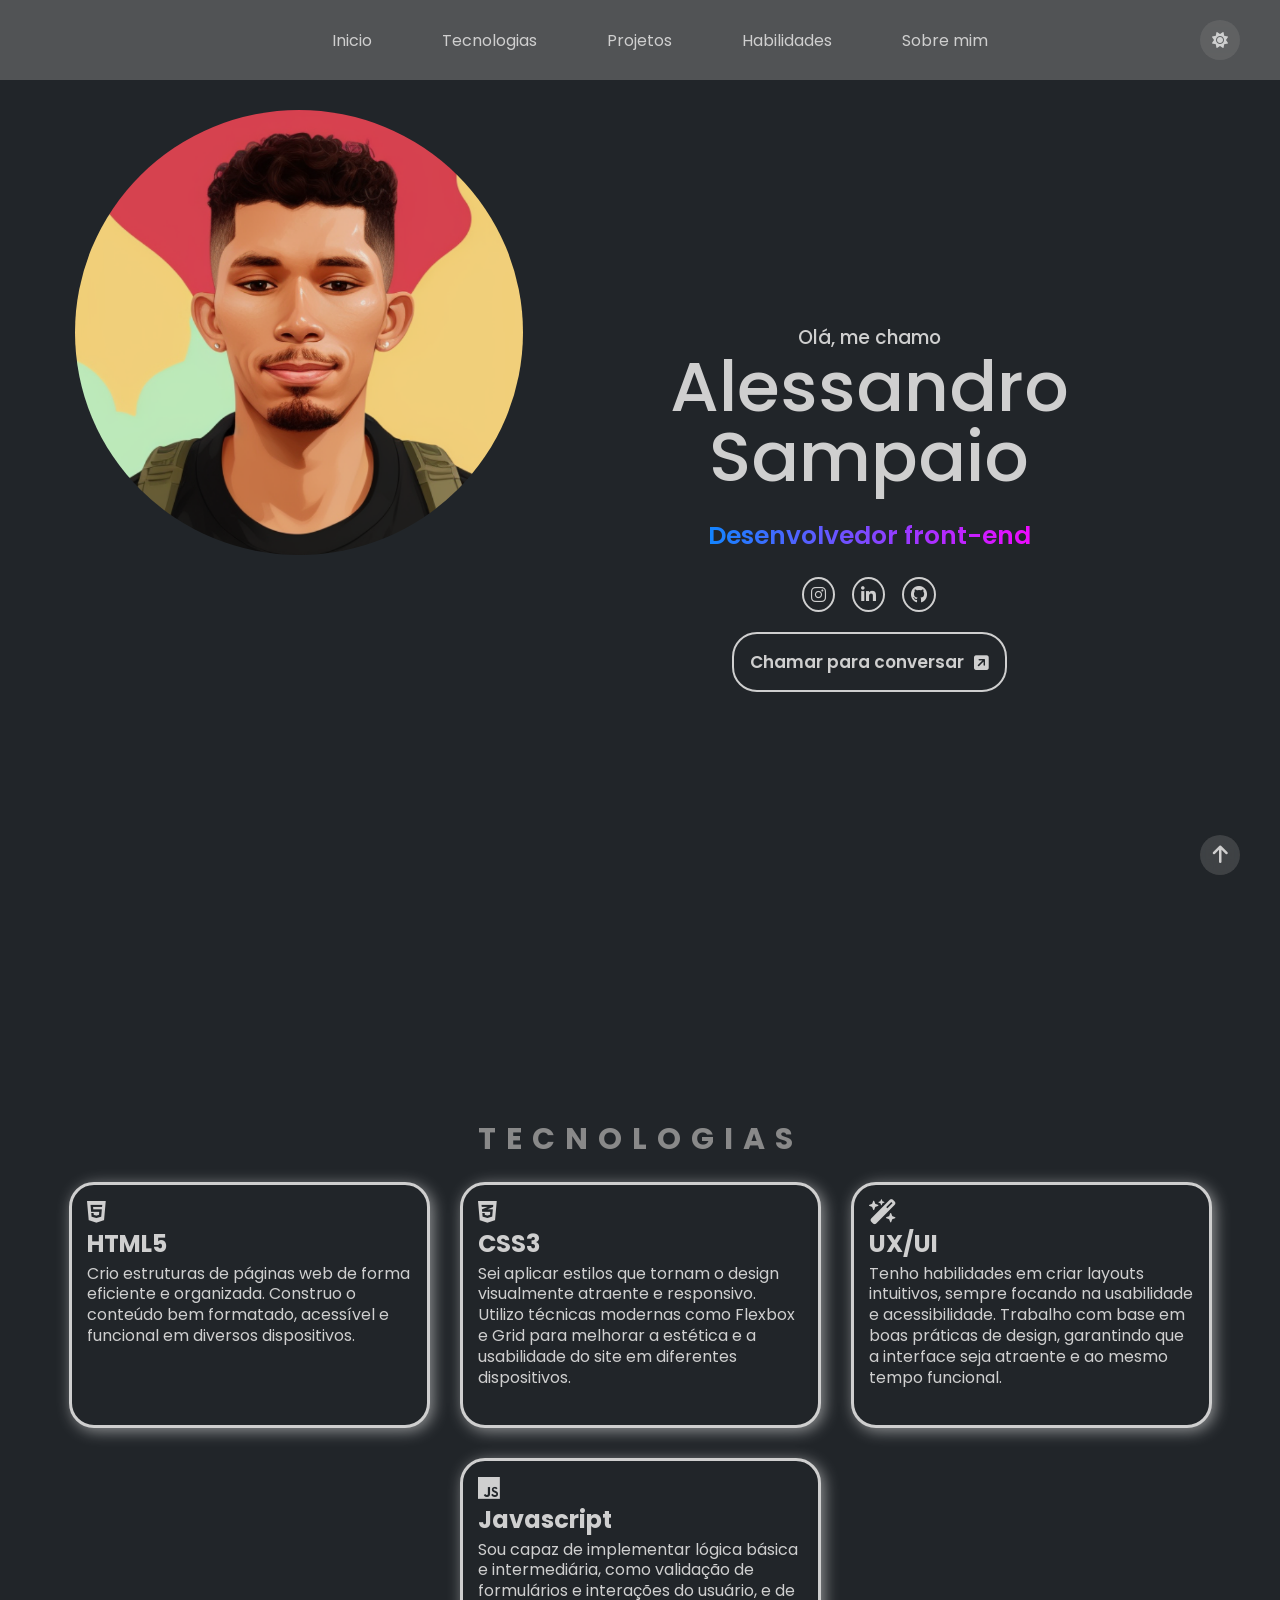
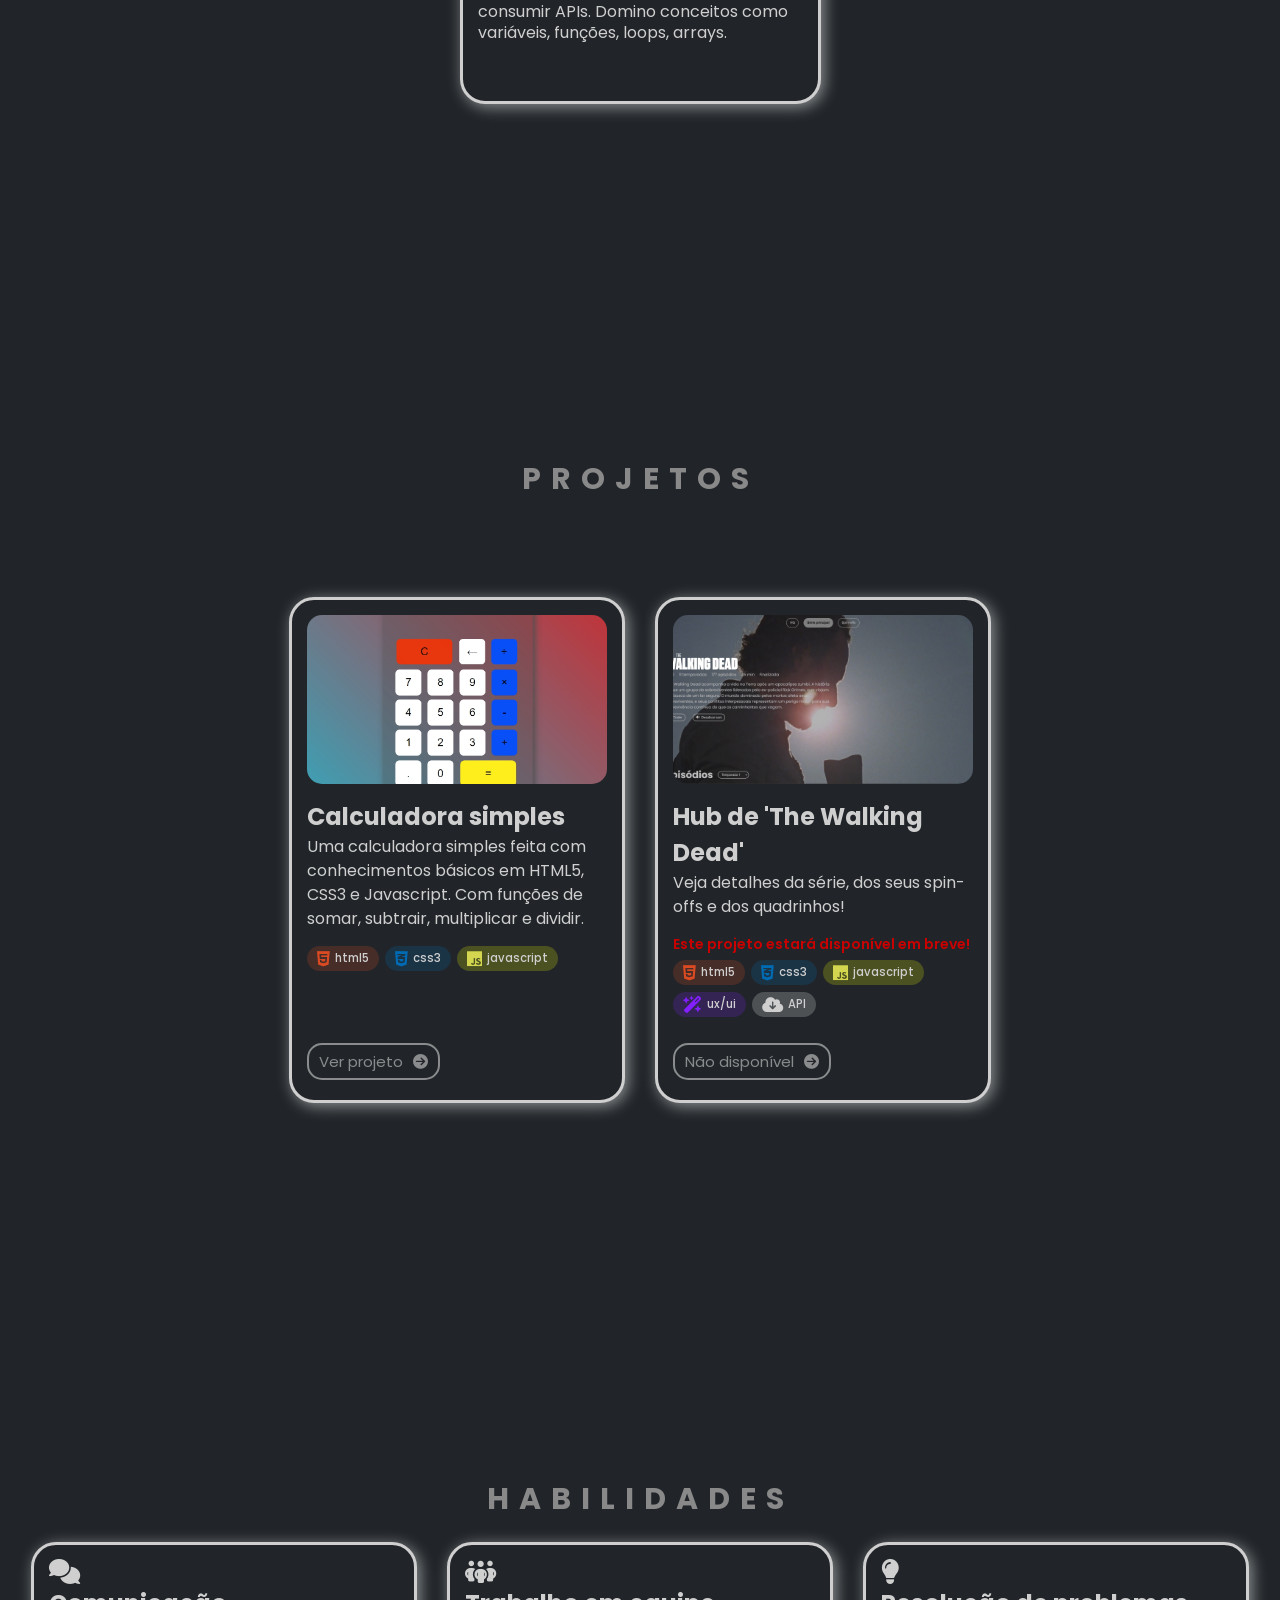
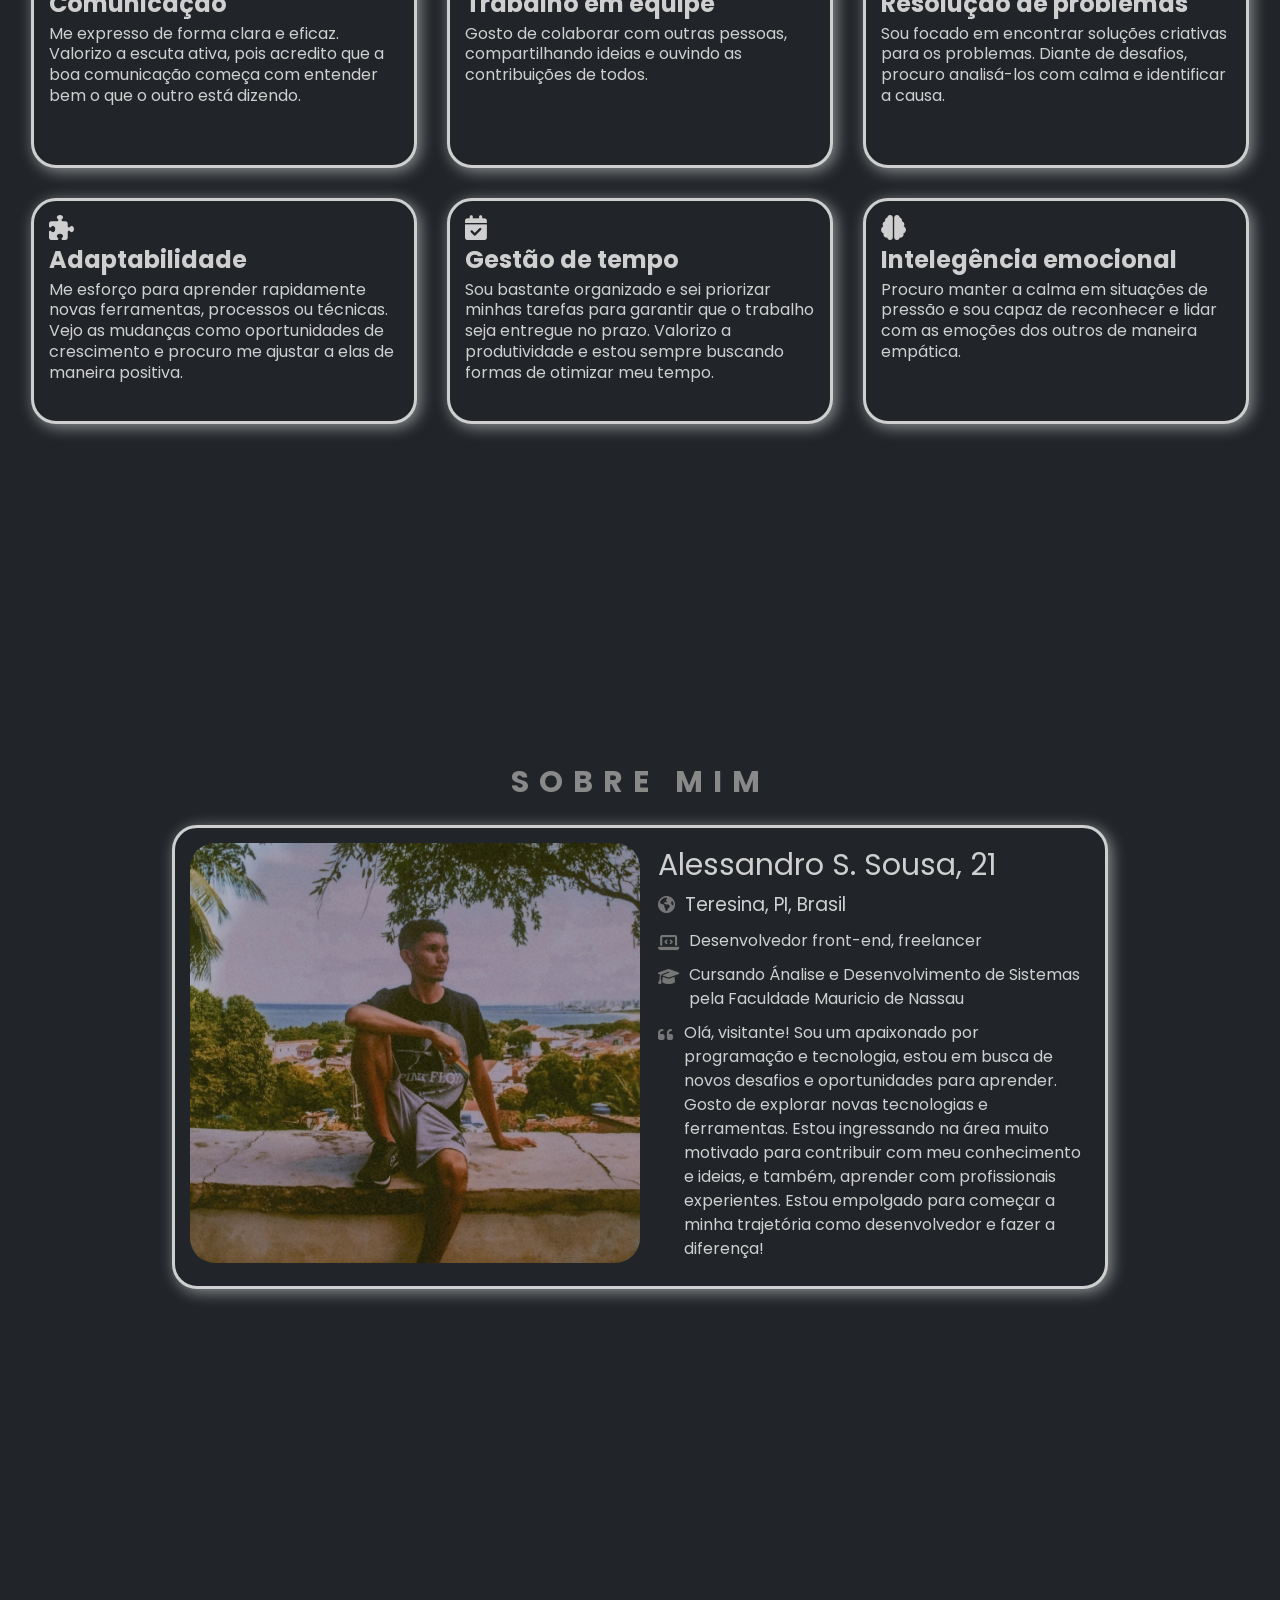
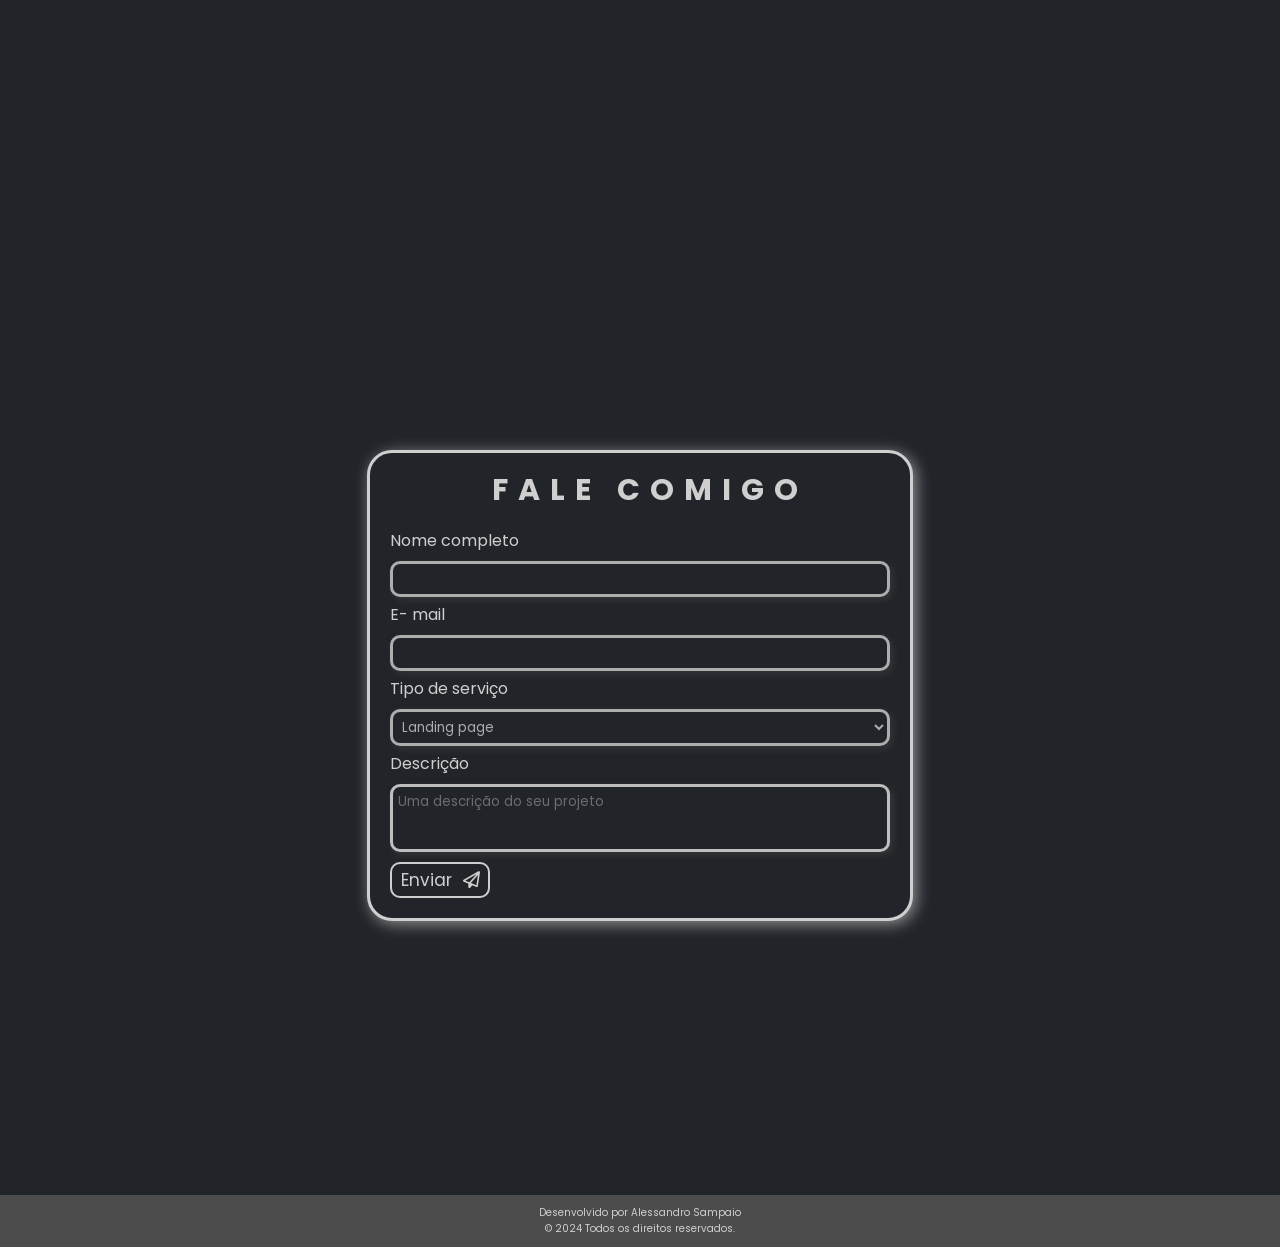
==== commit 451ad13a: "Update index.html" ====
--- a/index.html
+++ b/index.html
@@ -88,12 +88,12 @@
             <div class="card-hard-skills">
                 <i id="html5" class="fa-brands fa-html5"></i>
                 <h2>HTML5</h2>
-                <p>Crio estruturas de páginas web de forma eficiente e organizada. Construo o conteúdo bem formatado, acessível e funcional, desde simples sites estáticos até páginas mais complexas.</p>
+                <p>Crio estruturas de páginas web de forma eficiente e organizada. Construo o conteúdo bem formatado, acessível e funcional em diversos dispositivos.</p>
             </div>
             <div class="card-hard-skills">
                 <i id="css3" class="fa-brands fa-css3-alt"></i>
                 <h2>CSS3</h2>
-                <p>Sei aplicar estilos que tornam o design visualmente atraente e responsivo. Utilizo técnicas modernas como Flexbox e Grid e animações para melhorar a estética e a usabilidade do site em diferentes dispositivos.</p>
+                <p>Sei aplicar estilos que tornam o design visualmente atraente e responsivo. Utilizo técnicas modernas como Flexbox e Grid para melhorar a estética e a usabilidade do site em diferentes dispositivos.</p>
             </div>
             <div class="card-hard-skills">
                 <i id="ux-ui" class="fa-solid fa-wand-magic-sparkles"></i>
@@ -103,7 +103,7 @@
             <div class="card-hard-skills">
                 <i id="javascript" class="fa-brands fa-js"></i>
                 <h2>Javascript</h2>
-                <p>Sou capaz de implementar lógica básica e intermediária, como validação de formulários e interações do usuário, e de consumir APIs. Domino conceitos como variáveis, funções, loops, arrays, além de manipulação de dados.</p>
+                <p>Sou capaz de implementar lógica básica e intermediária, como validação de formulários e interações do usuário, e de consumir APIs. Domino conceitos como variáveis, funções, loops, arrays.</p>
             </div>
         </div>
     </section>
@@ -250,7 +250,7 @@
 
                 <div class="div01">
                     <i class="fa-solid fa-graduation-cap"></i>
-                    <p>Graduando em Ánalise e Desenvolvimento de Sistemas pela Faculdade Mauricio de Nassau</p>
+                    <p>Cursando Ánalise e Desenvolvimento de Sistemas pela Faculdade Mauricio de Nassau</p>
                 </div>
 
                 <div class="div01">
@@ -302,4 +302,4 @@
         </p>
     </footer>
 </body>
-</html>+</html>
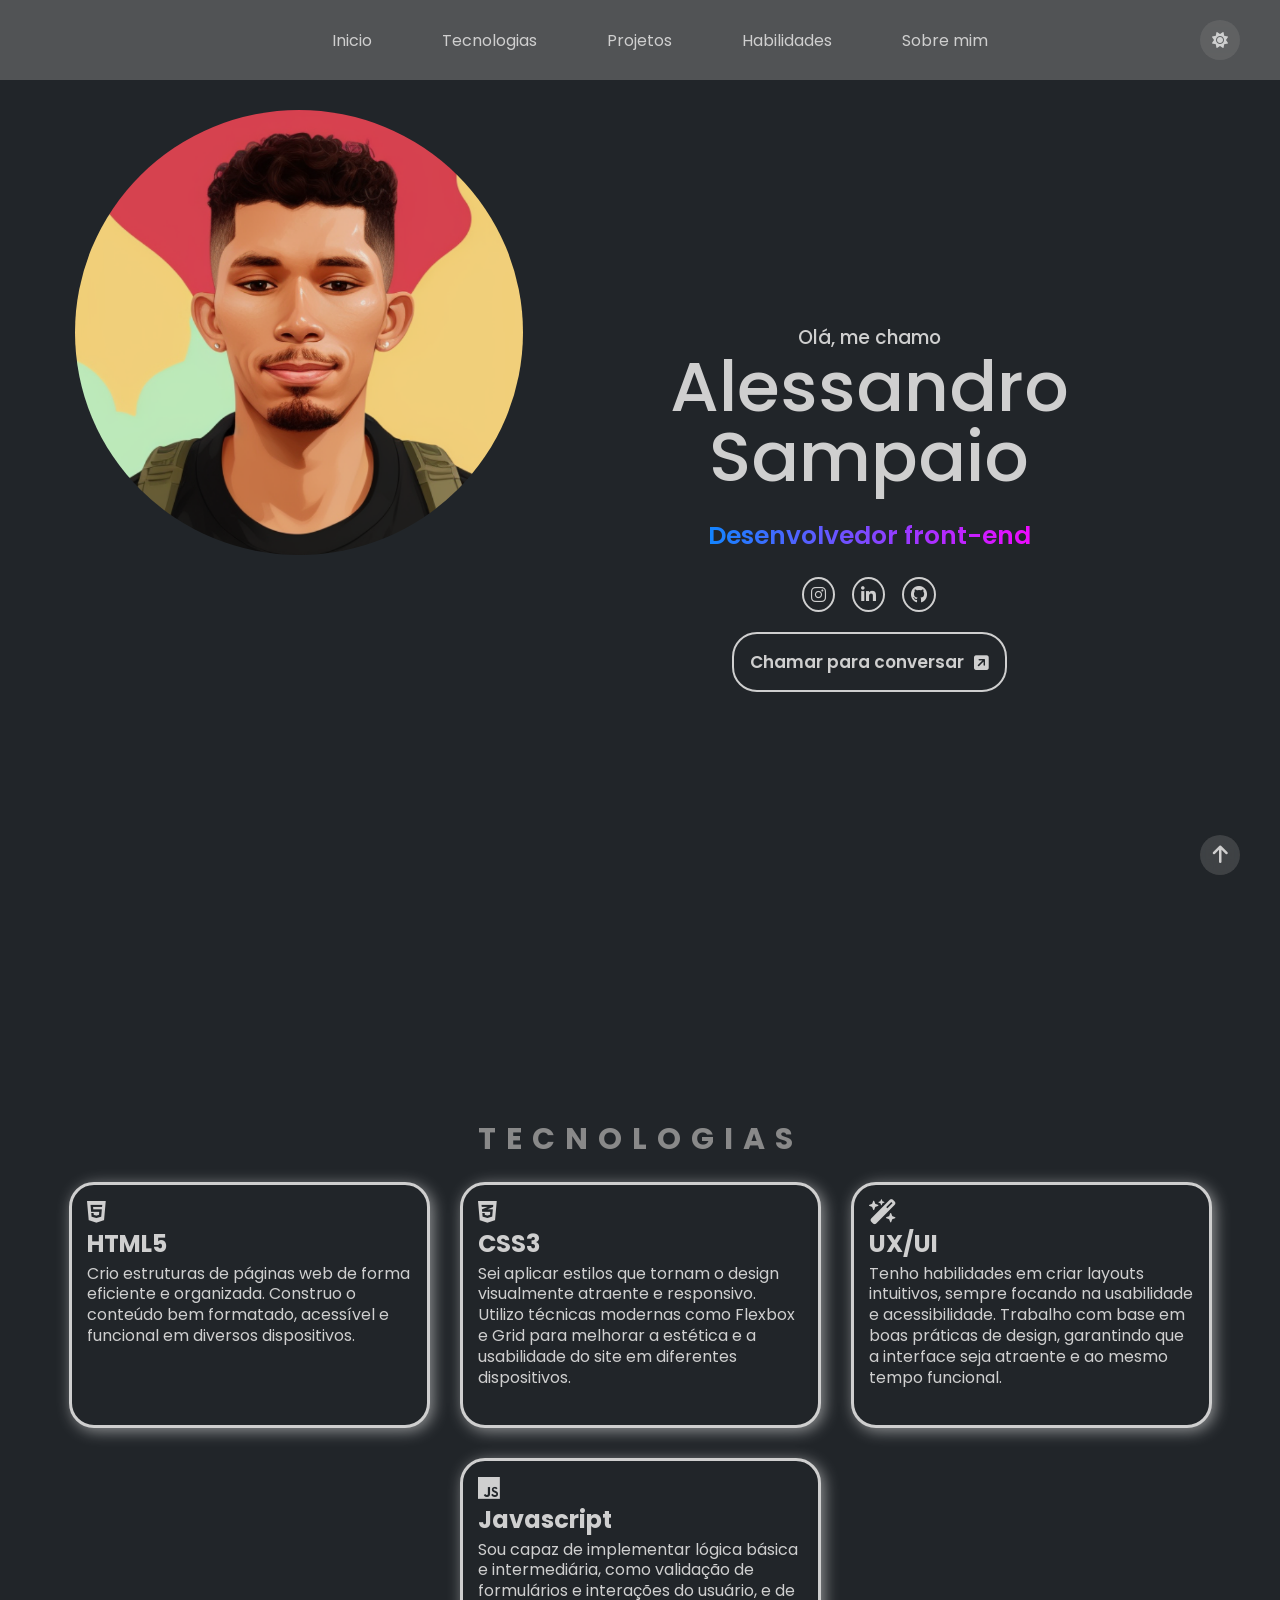
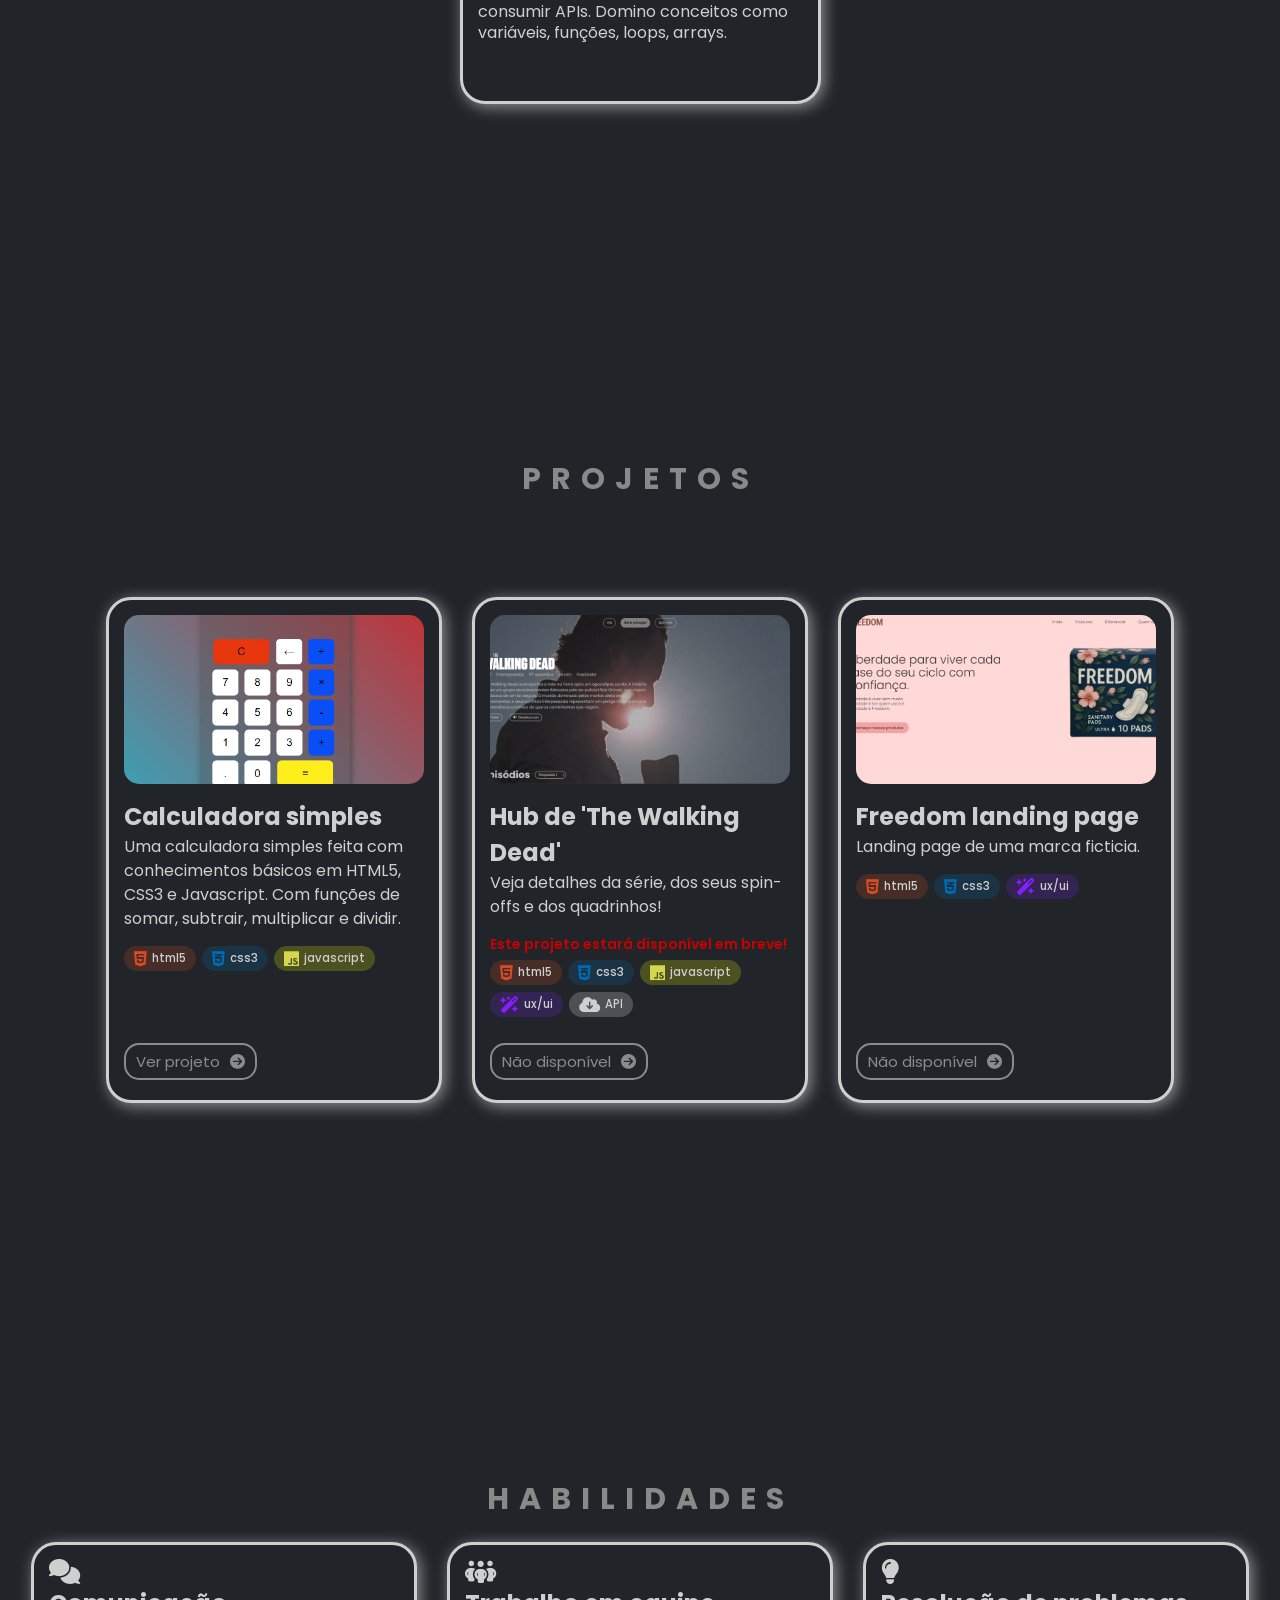
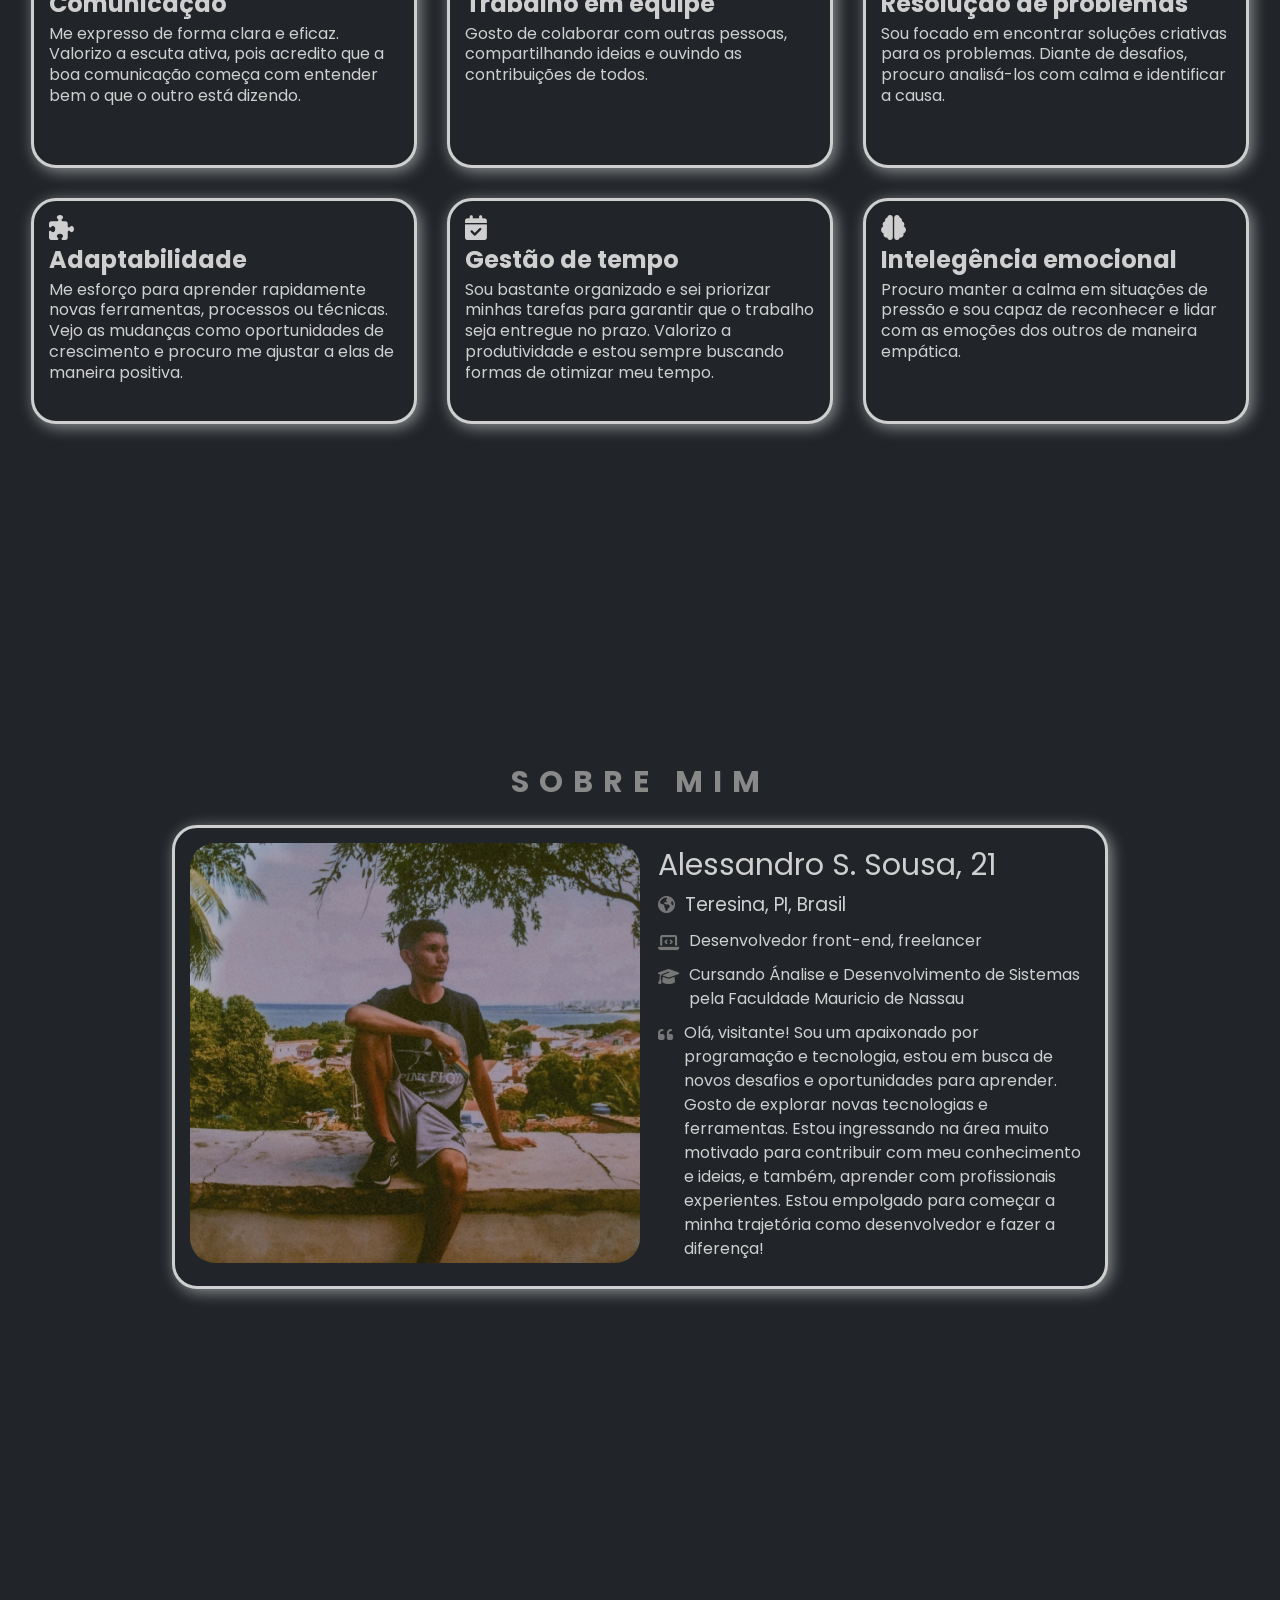
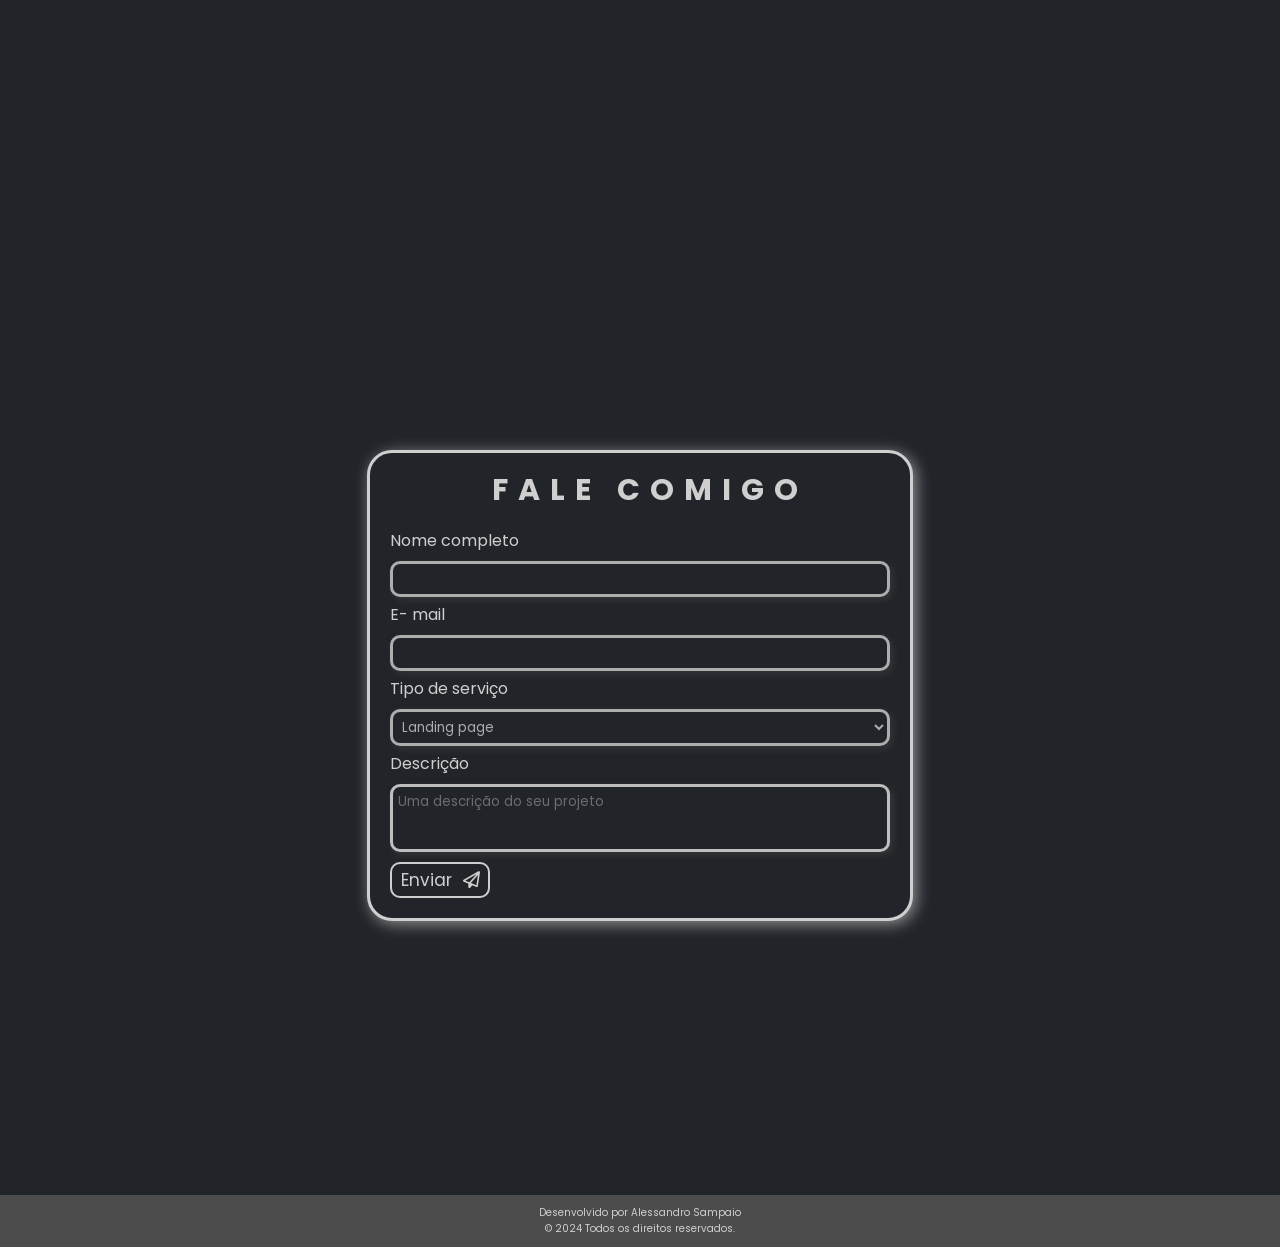
==== commit c880bf34: "adc novo card de projeto" ====
--- a/index.html
+++ b/index.html
@@ -129,7 +129,7 @@
                 </button>
             </div>
 
-            <div class="card-project" data-project-id="1">
+            <div class="card-project" data-project-id="100">
                 <img class="img-project" src="./img/proj-the-walking-dead.png" alt="Hub The Walking Dead">
                 <h2>Hub de 'The Walking Dead'</h2>
                 <p>Veja detalhes da série, dos seus spin-offs e dos quadrinhos!</p>
@@ -141,12 +141,27 @@
                     <li id="ux-ui-colorfull"><i class="fa-solid fa-wand-magic-sparkles"></i><h6>ux/ui</h6></li>
                     <li id="api-colorfull"><i class="fa-solid fa-cloud-arrow-down"></i><h6>API</h6></li>
                 </ul>
-                <button class="btn-abrir" onclick="abreModal(1)">
+                <button class="btn-abrir" onclick="abreModal(100)">
                     <span>Não disponível</span>
                     <i class="fa-solid fa-circle-arrow-right"></i>
                 </button>
             </div>
             
+            <div class="card-project" data-project-id="2">
+                <img class="img-project" src="./img/freedom-landing-page.png" alt="Hub The Walking Dead">
+                <h2>Freedom landing page</h2>
+                <p>Landing page de uma marca ficticia.</p>
+                <ul class="tech-icons">
+                    <li id="html5-colorfull"><i class="fa-brands fa-html5"></i><h6>html5</h6></li>
+                    <li id="css3-colorfull"><i class="fa-brands fa-css3-alt"></i><h6>css3</h6></li>
+                    <li id="ux-ui-colorfull"><i class="fa-solid fa-wand-magic-sparkles"></i><h6>ux/ui</h6></li>
+                </ul>
+                <button class="btn-abrir" onclick="abreModal(2)">
+                    <span>Não disponível</span>
+                    <i class="fa-solid fa-circle-arrow-right"></i>
+                </button>
+            </div>
+
         </div>
     </section>
 
@@ -285,7 +300,7 @@
                 <i class="fa-regular fa-paper-plane"></i>
             </button>
             
-            <input type="hidden" name="_next" value="https://eualehsan.github.io/portifolio1/thanks-page.html">
+            <input type="hidden" name="_next" value="https://eualehsan.github.io/portifolio/thanks-page.html">
             <input type="hidden" name="_subject" value="Portifólio de Alessandro Sampaio">
             <input type="hidden" name="_captcha" value="false">
             <input type="hidden" name="_autoresponse" value="Obrigado pelo contato! Retornarei seu contato em breve.">
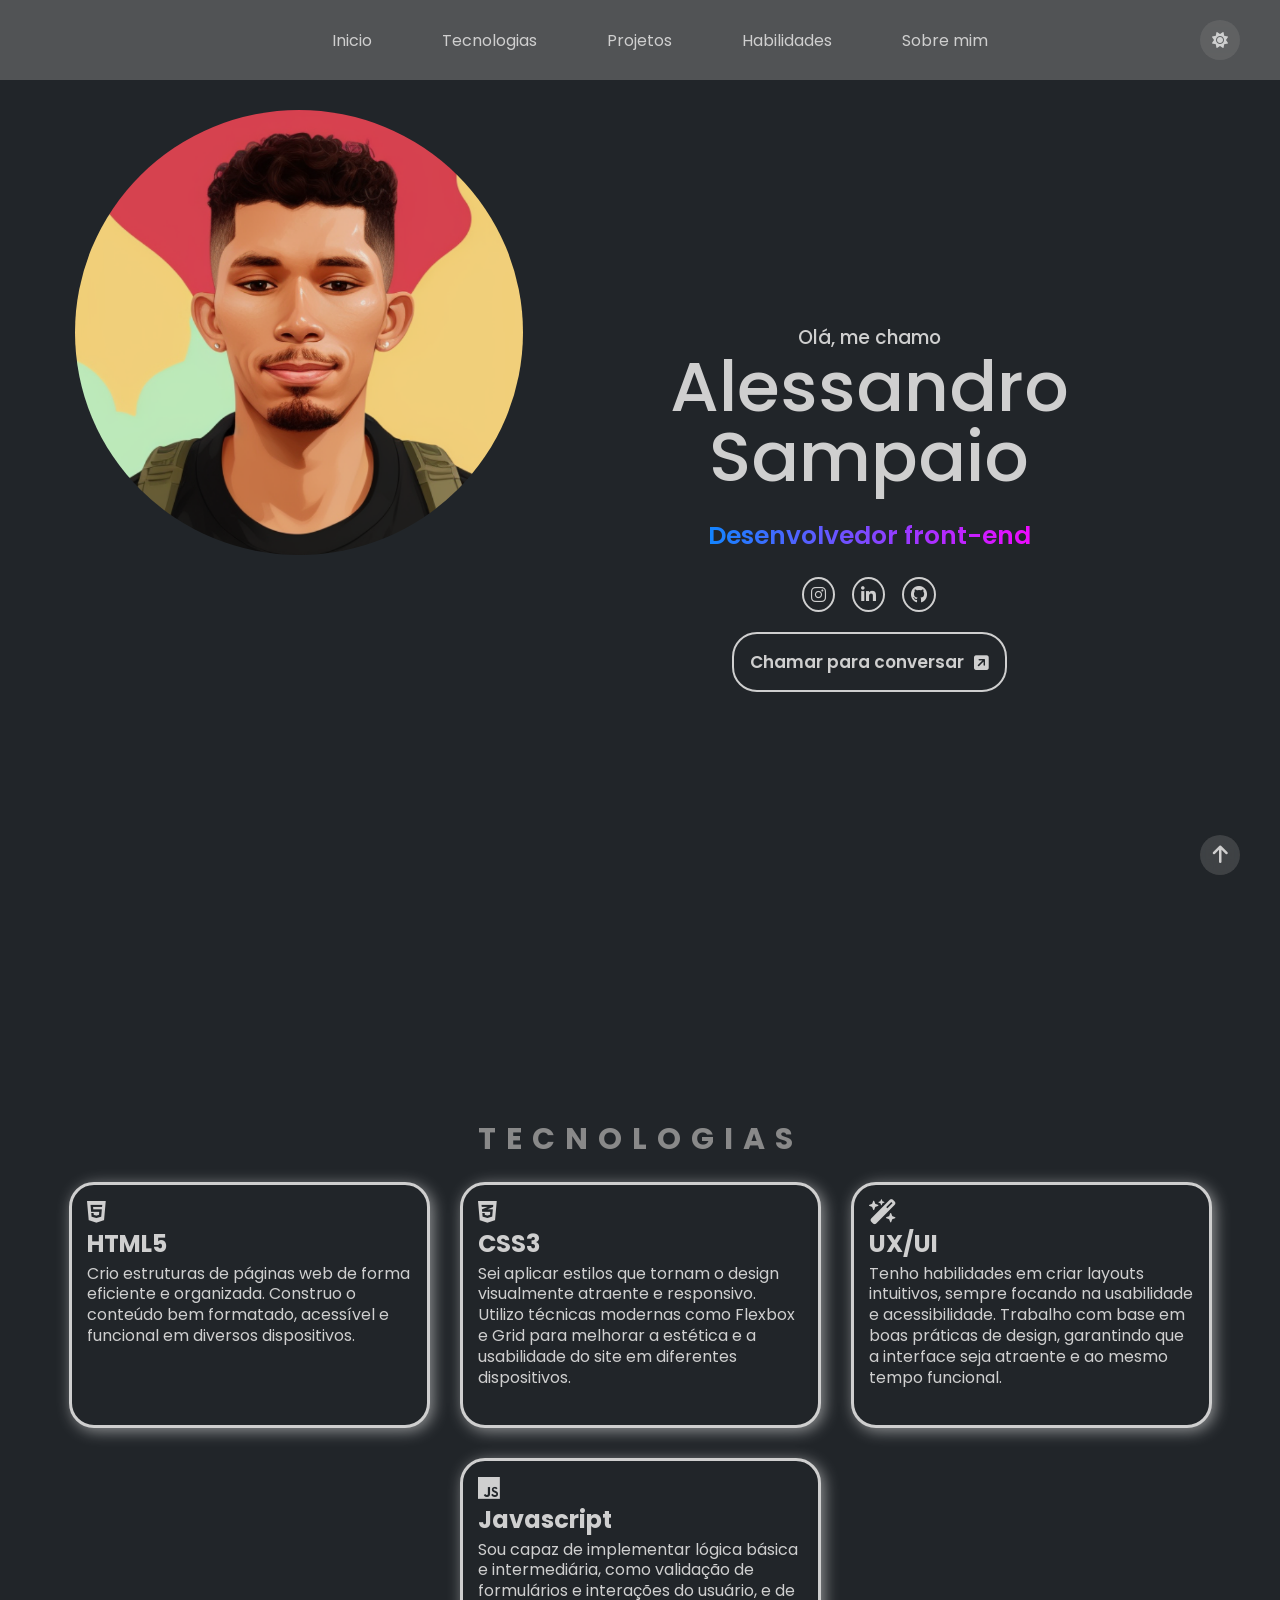
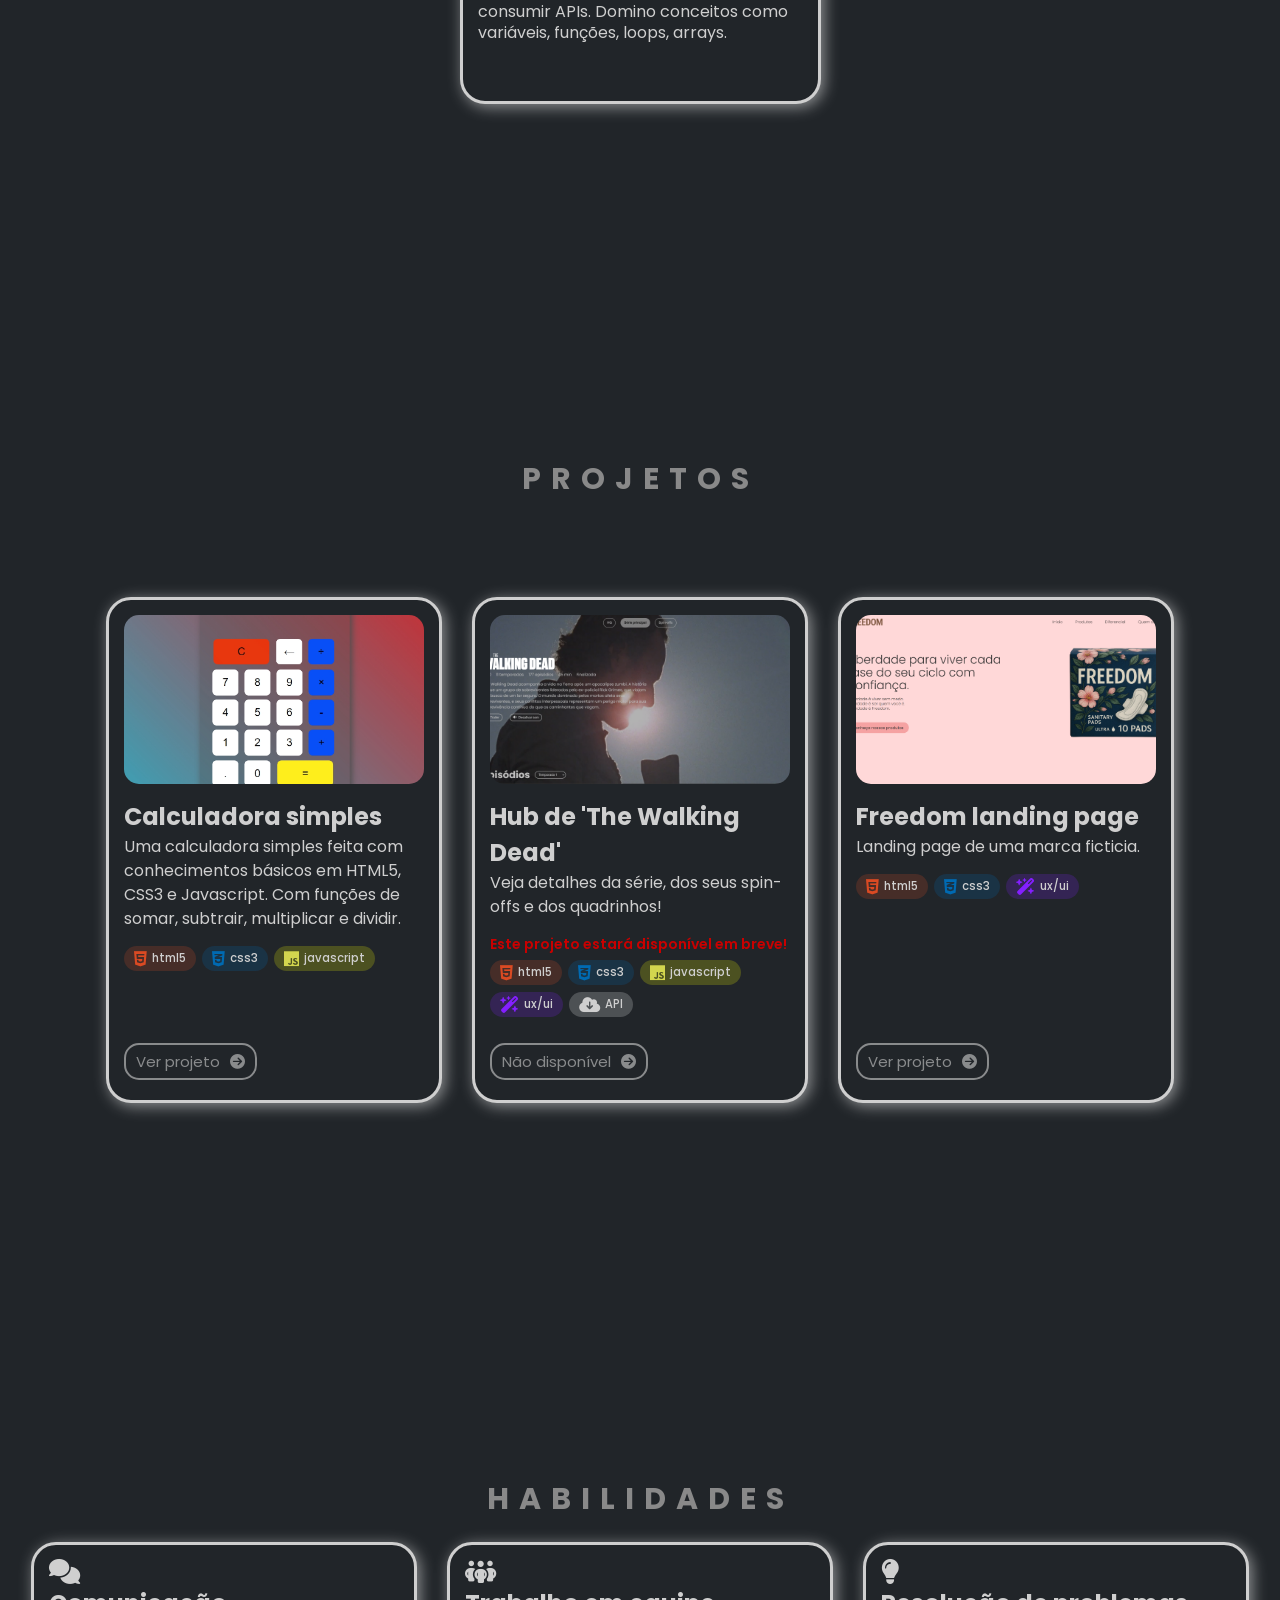
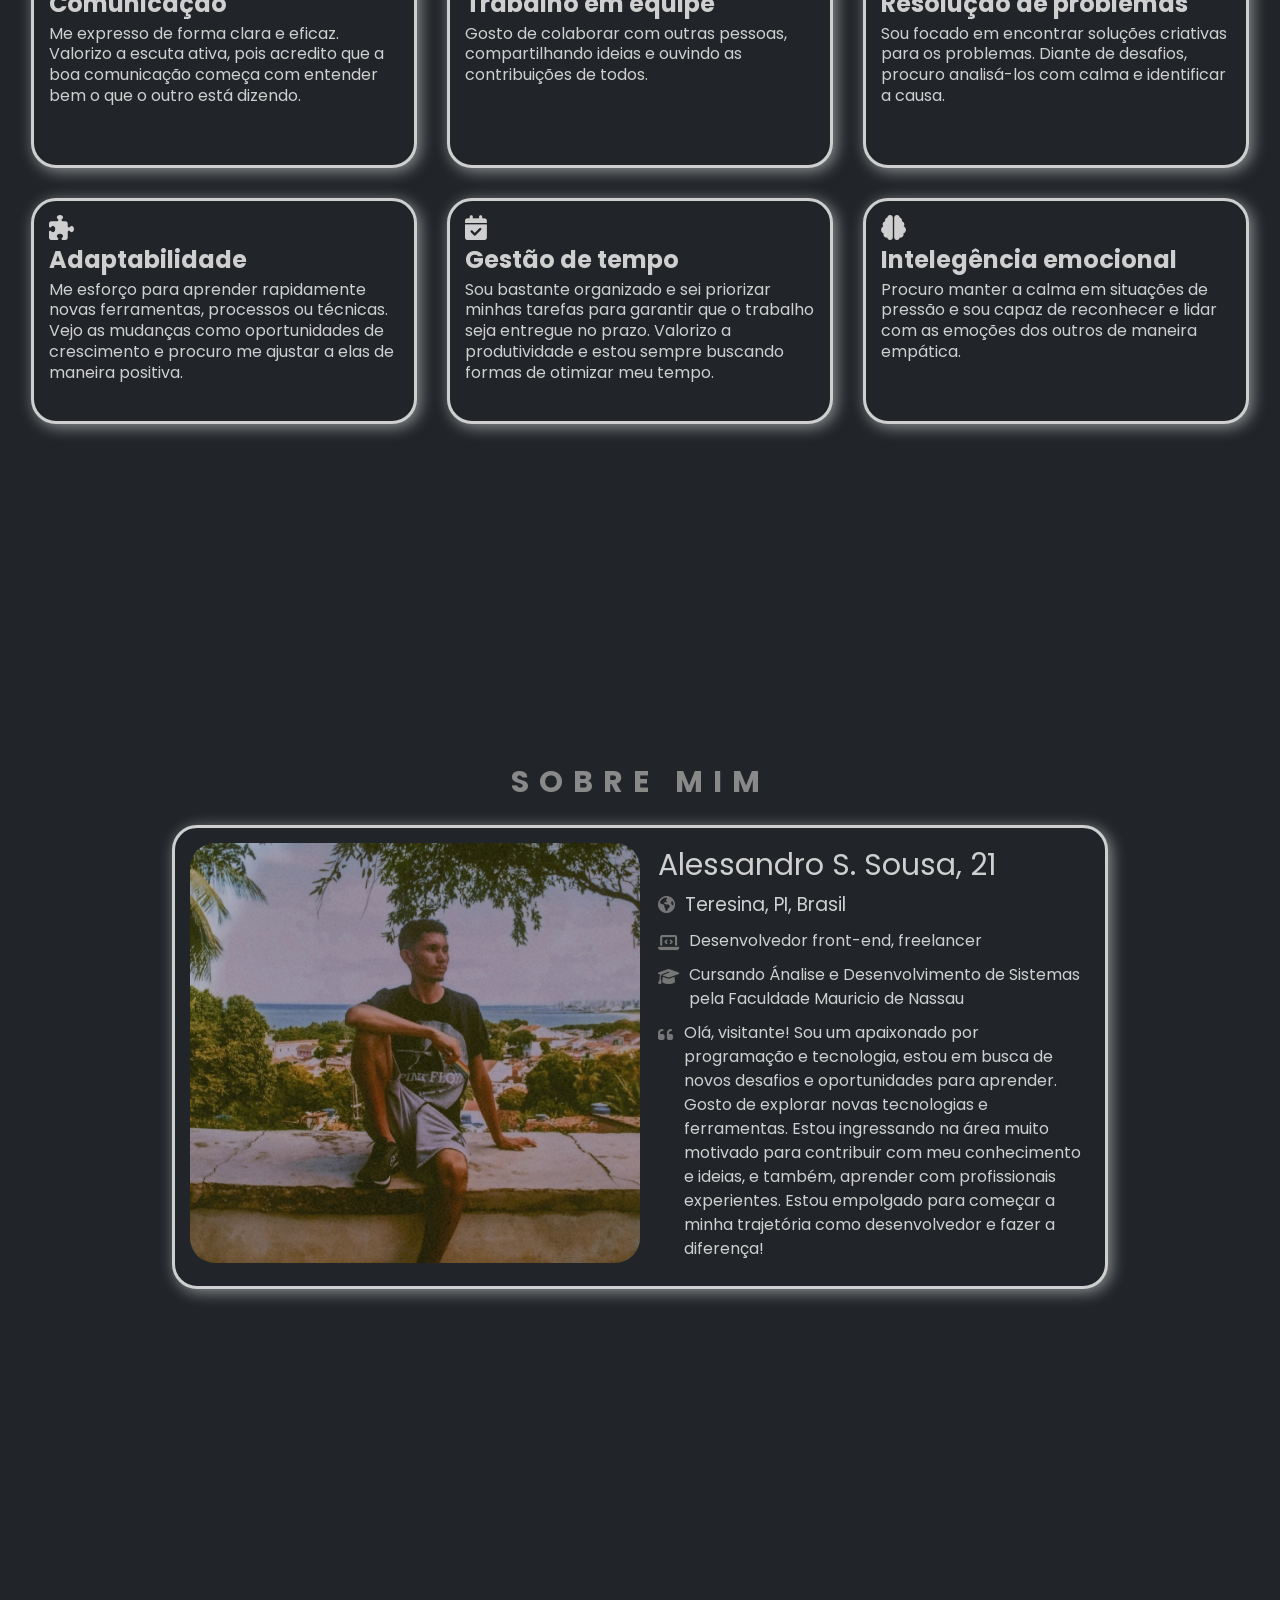
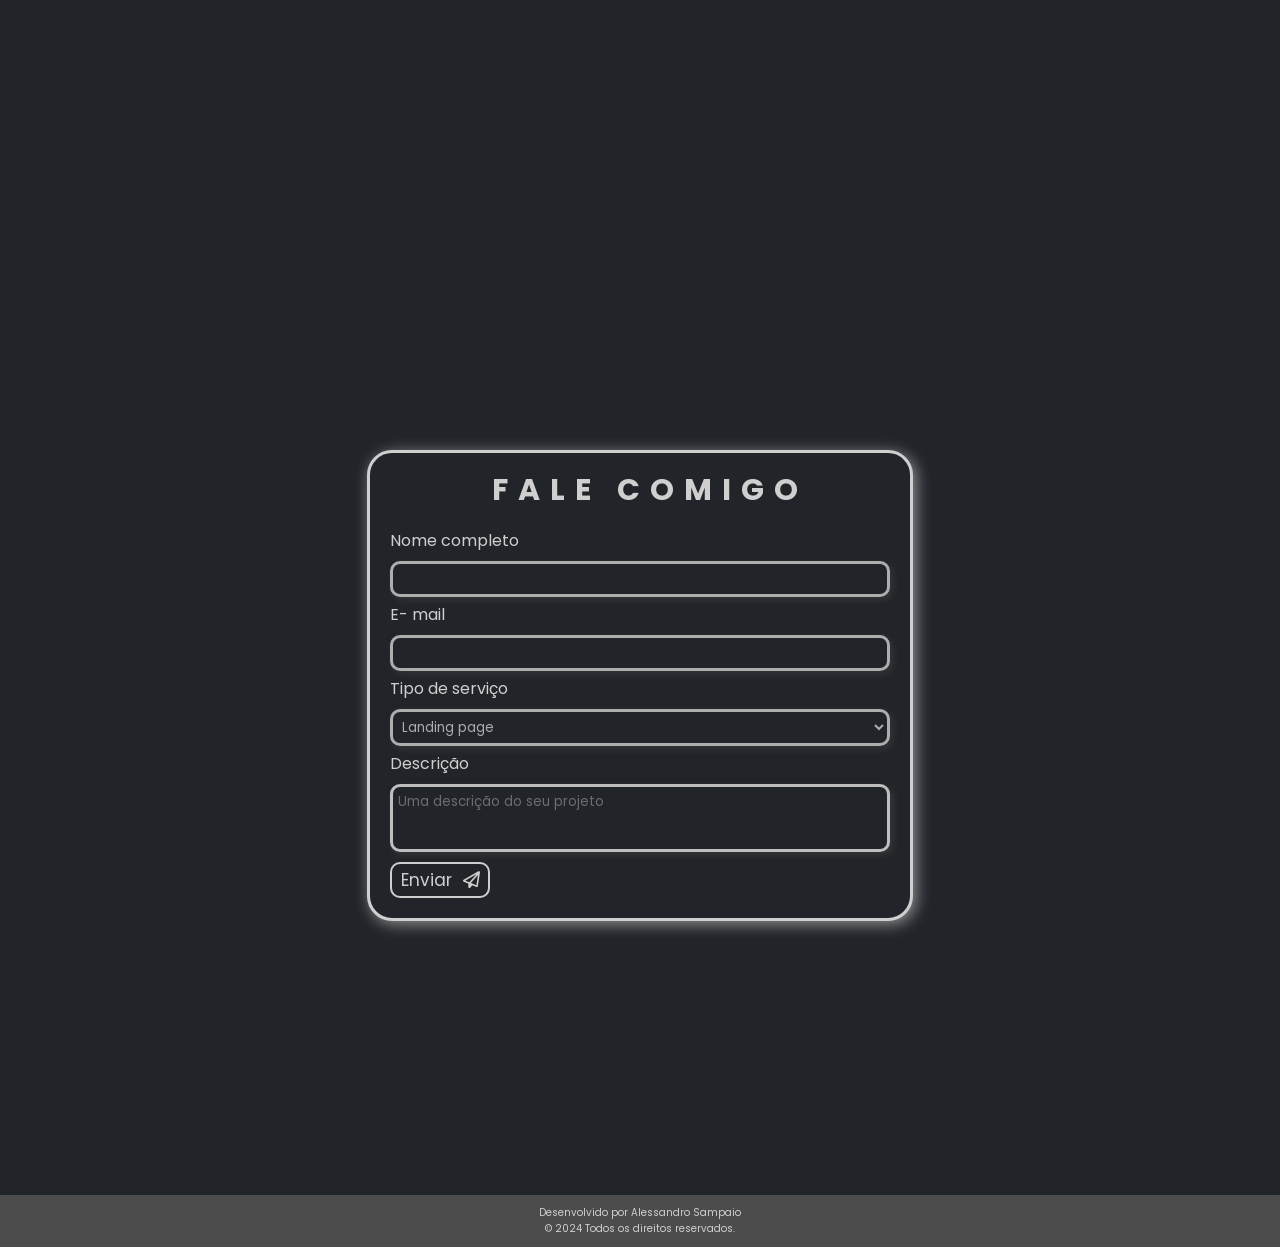
==== commit 9b81aa70: "correcao no botao 'ver projeto'" ====
--- a/index.html
+++ b/index.html
@@ -157,7 +157,7 @@
                     <li id="ux-ui-colorfull"><i class="fa-solid fa-wand-magic-sparkles"></i><h6>ux/ui</h6></li>
                 </ul>
                 <button class="btn-abrir" onclick="abreModal(2)">
-                    <span>Não disponível</span>
+                    <span>Ver projeto</span>
                     <i class="fa-solid fa-circle-arrow-right"></i>
                 </button>
             </div>
